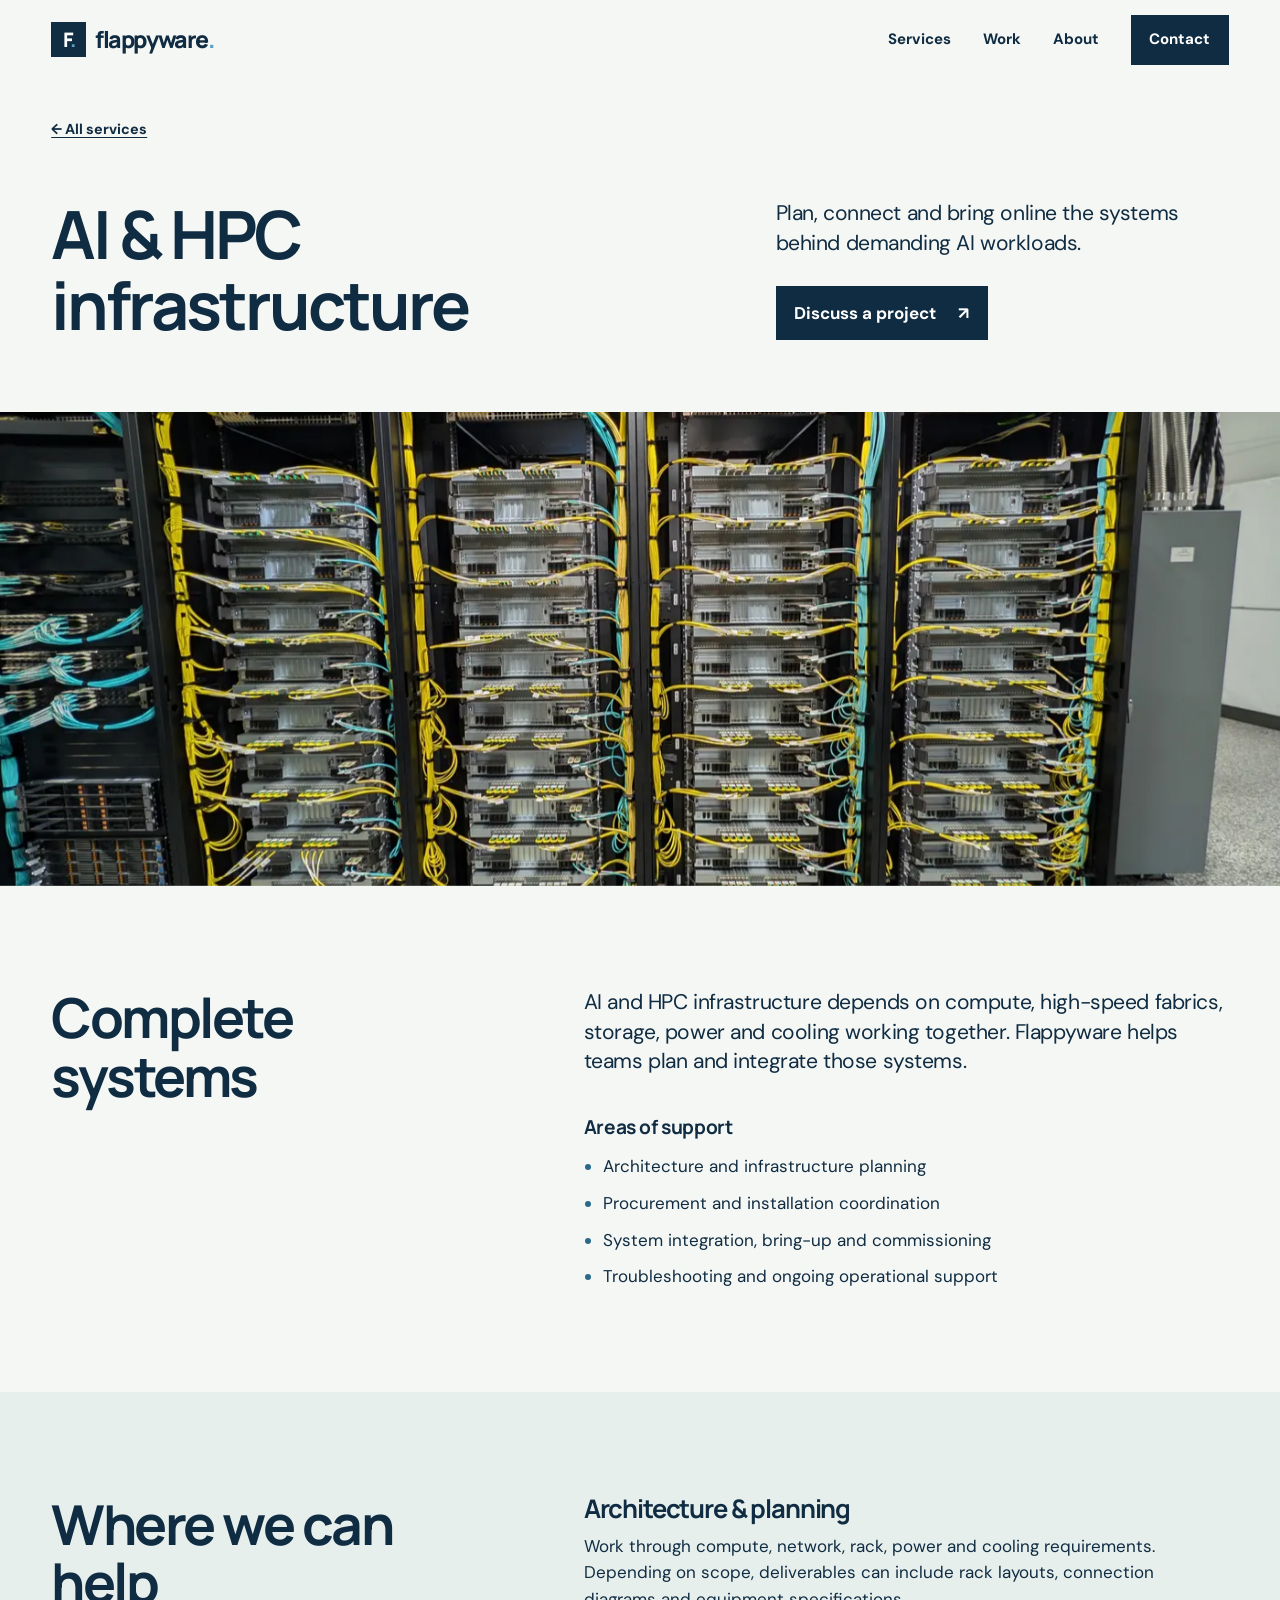
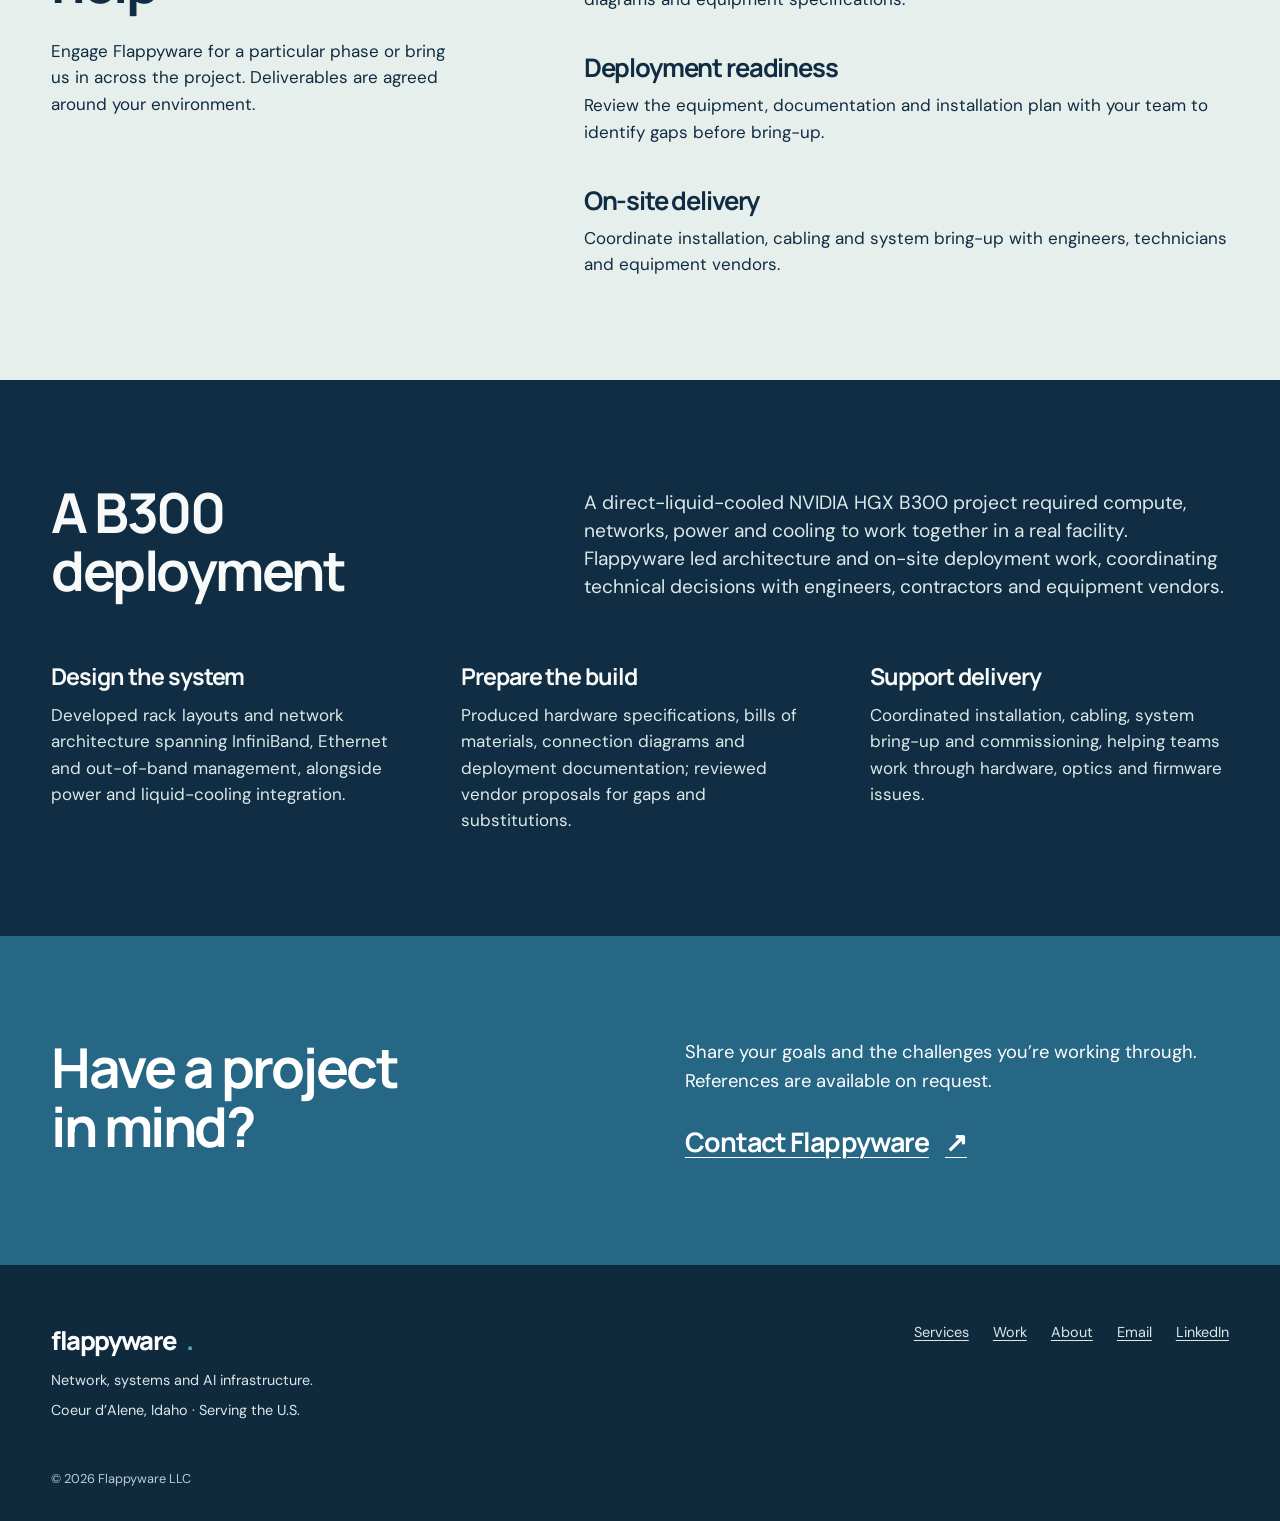
==== ai-infrastructure/index.html @ 29dc1172 "Clarify services and add contact inquiry form" ====
<!doctype html>
<html lang="en"><head><meta charset="utf-8"><meta name="viewport" content="width=device-width,initial-scale=1"><title>AI &amp; HPC Infrastructure and GPU Clusters | Flappyware</title><meta name="description" content="Plan and bring together the infrastructure behind AI workloads."><link rel="canonical" href="https://flappyware.com/ai-infrastructure/"><meta name="theme-color" content="#0b1220"><meta property="og:type" content="website"><meta property="og:title" content="AI infrastructure &amp; GPU clusters | Flappyware"><meta property="og:description" content="Plan and bring together the infrastructure behind AI workloads."><meta property="og:url" content="https://flappyware.com/ai-infrastructure/"><meta property="og:image" content="https://flappyware.com/og-image.png"><meta name="twitter:card" content="summary_large_image"><link rel="icon" href="/favicon.svg" type="image/svg+xml"><link rel="icon" href="/favicon.ico" sizes="any"><link rel="apple-touch-icon" href="/apple-touch-icon.png"><link rel="manifest" href="/site.webmanifest"><link rel="stylesheet" href="/styles.css?v=20261028j"><script type="application/ld+json">{"@context": "https://schema.org", "@type": "ProfessionalService", "name": "Flappyware LLC", "url": "https://flappyware.com/", "email": "brandon@flappyware.com", "sameAs": ["https://www.linkedin.com/company/flappyware"], "founder": {"@type": "Person", "name": "Brandon Jank", "sameAs": "https://www.linkedin.com/in/bjank/"}, "areaServed": "US", "address": {"@type": "PostalAddress", "postOfficeBoxNumber": "2974", "addressLocality": "Coeur d'Alene", "addressRegion": "ID", "postalCode": "83816", "addressCountry": "US"}}</script></head><body><a class="skip-link" href="#main">Skip to content</a>
    <header class="site-header"><div class="frame header-inner">
      <a class="brand" href="/" aria-label="Flappyware home"><span class="brand-mark" aria-hidden="true">F<span>.</span></span><span>flappyware<span class="brand-dot">.</span></span></a>
      <nav class="desktop-nav" aria-label="Primary"><a href="/#services">Services</a><a href="/#work">Work</a><a href="/#about">About</a><a class="nav-contact" href="/#contact">Contact</a></nav>
      <details class="mobile-menu"><summary>Menu</summary><nav aria-label="Mobile"><a href="/#services">Services</a><a href="/#work">Work</a><a href="/#about">About</a><a href="/#contact">Contact</a></nav></details>
    </div></header><main id="main"><section class="page-hero"><div class="frame"><a class="back-link" href="/#services">← All services</a><div class="page-hero-layout"><h1>AI &amp; HPC infrastructure</h1><div><p>Plan, connect and bring online the systems behind demanding AI workloads.</p><a class="action" href="/#contact">Discuss a project <span aria-hidden="true">↗</span></a></div></div></div><div class="page-photo"><img src="/deployment-ai.webp" width="1400" height="1054" alt="Compute racks and network cabling during a B300 infrastructure deployment" fetchpriority="high"></div></section><section class="detail-section"><div class="frame detail-layout"><h2>Complete systems</h2><div class="detail-copy"><p>AI and HPC infrastructure depends on compute, high-speed fabrics, storage, power and cooling working together. Flappyware helps teams plan and integrate those systems.</p><h3>Areas of support</h3><ul><li>Architecture and infrastructure planning</li><li>Procurement and installation coordination</li><li>System integration, bring-up and commissioning</li><li>Troubleshooting and ongoing operational support</li></ul></div></div></section><section class="examples"><div class="frame examples-layout"><div><h2>Where we can help</h2><p>Engage Flappyware for a particular phase or bring us in across the project. Deliverables are agreed around your environment.</p></div><div class="example-list"><article><h3>Architecture &amp; planning</h3><p>Work through compute, network, rack, power and cooling requirements. Depending on scope, deliverables can include rack layouts, connection diagrams and equipment specifications.</p></article><article><h3>Deployment readiness</h3><p>Review the equipment, documentation and installation plan with your team to identify gaps before bring-up.</p></article><article><h3>On-site delivery</h3><p>Coordinate installation, cabling and system bring-up with engineers, technicians and equipment vendors.</p></article></div></div></section><section id="b300-project" class="case-study"><div class="frame case-heading"><div><h2>A B300 deployment</h2></div><p>A direct-liquid-cooled NVIDIA HGX B300 project required compute, networks, power and cooling to work together in a real facility. Flappyware led architecture and on-site deployment work, coordinating technical decisions with engineers, contractors and equipment vendors.</p></div><div class="frame case-list"><article><h3>Design the system</h3><p>Developed rack layouts and network architecture spanning InfiniBand, Ethernet and out-of-band management, alongside power and liquid-cooling integration.</p></article><article><h3>Prepare the build</h3><p>Produced hardware specifications, bills of materials, connection diagrams and deployment documentation; reviewed vendor proposals for gaps and substitutions.</p></article><article><h3>Support delivery</h3><p>Coordinated installation, cabling, system bring-up and commissioning, helping teams work through hardware, optics and firmware issues.</p></article></div></section><section class="page-contact"><div class="frame contact-layout"><h2>Have a project<br>in mind?</h2><div><p>Share your goals and the challenges you’re working through. References are available on request.</p><a class="contact-email" href="/#contact">Contact Flappyware <span aria-hidden="true">↗</span></a></div></div></section></main><footer class="site-footer"><div class="frame footer-layout"><div><a class="footer-brand" href="/">flappyware<span>.</span></a><p>Network, systems and AI infrastructure.</p><p>Coeur d’Alene, Idaho · Serving the U.S.</p></div><nav aria-label="Footer"><a href="/#services">Services</a><a href="/#work">Work</a><a href="/#about">About</a><a href="mailto:brandon@flappyware.com">Email</a><a href="https://www.linkedin.com/company/flappyware">LinkedIn</a></nav></div><div class="frame footer-bottom">© <span id="year">2026</span> Flappyware LLC</div></footer><script>document.getElementById('year').textContent=new Date().getFullYear();</script><script src="/site.js?v=20261028j" defer></script></body></html>
---- styles.css ----
@import url('https://fonts.googleapis.com/css2?family=DM+Sans:wght@400;500;600;700&family=Manrope:wght@400;500;600;700;800&display=swap');

:root{--ink:#102c42;--deep:#102d43;--blue:#2a6989;--muted:#425b68;--paper:#f5f7f4;--mist:#e7efed;--gutter:clamp(20px,4vw,64px);font-family:'DM Sans',sans-serif;color:var(--ink);background:var(--paper);scroll-behavior:smooth}
*,*::before,*::after{box-sizing:border-box}
body{margin:0;font-size:17px;line-height:1.55}
img{display:block;max-width:100%}
a{color:inherit;text-decoration-thickness:1px;text-underline-offset:.18em}
a:focus-visible,summary:focus-visible{outline:3px solid #4c91b4;outline-offset:5px}
h1,h2,h3,p,figure{margin:0}
h1,h2,h3{font-family:Manrope,'DM Sans',sans-serif;letter-spacing:-.045em;line-height:1.07}
h1{font-size:clamp(3.3rem,6.1vw,6.6rem);font-weight:700}
h2{font-size:clamp(2.55rem,4.3vw,4.9rem);font-weight:700}
h3{font-size:clamp(1.35rem,2.1vw,2rem);font-weight:700}
p+p{margin-top:1.15em}
.frame{width:calc(100% - 2*var(--gutter));max-width:1650px;margin-inline:auto}
.skip-link{position:absolute;top:-100px;left:1rem;background:#fff;color:var(--ink);padding:.75rem;z-index:30}
.skip-link:focus{top:1rem}
.site-header{position:relative;background:var(--paper);z-index:10}
.header-inner{min-height:80px;display:flex;align-items:center;justify-content:space-between;gap:2rem}
.brand,.footer-brand{display:inline-flex;align-items:center;gap:.55rem;font-family:Manrope,sans-serif;font-weight:800;font-size:1.45rem;letter-spacing:-.06em;text-decoration:none}
.brand-mark{display:grid;place-items:center;width:35px;height:35px;background:var(--deep);color:#fff;font-size:1.25rem;letter-spacing:-.08em}
.brand-mark span,.brand-dot,.footer-brand span{color:#5aa2c3}
.brand-mark span{display:inline}
.brand-mark{display:block;text-align:center;line-height:35px}
.desktop-nav{display:flex;align-items:center;gap:clamp(1.2rem,2.5vw,2.7rem);font-size:.94rem;font-weight:700}
.desktop-nav a,.mobile-menu a{text-decoration:none}
.desktop-nav a:not(.nav-contact):hover,.mobile-menu a:hover{text-decoration:underline}
.nav-contact,.action{background:var(--ink);color:#fff;text-decoration:none;font-weight:700;display:inline-flex;align-items:center;justify-content:space-between;gap:3rem;padding:.85rem 1.15rem}
.nav-contact:hover,.action:hover{background:var(--blue)}
.action{gap:1.4rem;white-space:nowrap}
.mobile-menu{display:none;position:relative;font-weight:700}
.mobile-menu summary{cursor:pointer;list-style:none;padding:.6rem 0}
.mobile-menu summary::-webkit-details-marker{display:none}
.mobile-menu summary::after{content:' +';font-size:1.2rem}
.mobile-menu[open] summary::after{content:' −'}
.mobile-menu nav{position:absolute;right:0;top:100%;min-width:210px;background:var(--deep);color:white;padding:.65rem;display:grid;gap:.2rem}
.mobile-menu nav a{display:block;padding:.7rem .8rem}
.hero-media{height:clamp(300px,29vw,480px);overflow:hidden;background:#ccd6d6}
.hero-media img,.page-photo img{width:100%;height:100%;object-fit:cover;object-position:center 54%}
.hero-copy{display:grid;grid-template-columns:1.15fr .85fr;align-items:end;gap:clamp(2rem,7vw,8rem);padding-block:clamp(3.25rem,6vw,6rem) clamp(4rem,7vw,7rem)}
.hero-intro p,.section-lede,.lead,.page-hero-layout p{font-size:clamp(1.2rem,1.65vw,1.6rem);line-height:1.4;letter-spacing:-.02em}
.hero-intro .action,.page-hero-layout .action{margin-top:1.75rem}
.services-section{background:var(--mist);padding-block:clamp(4rem,7vw,7rem)}
.section-intro{display:grid;grid-template-columns:1fr .7fr;align-items:end;gap:4rem;padding-bottom:clamp(2.5rem,5vw,5rem)}
.section-lede{max-width:32rem;margin-top:1.4rem}
.service-image{max-width:570px;justify-self:end;width:100%}
.service-image img{width:100%;height:auto;aspect-ratio:16/9;object-fit:cover}
figcaption{font-size:.8rem;color:var(--muted);margin-top:.6rem}
.service-list{display:grid;gap:.35rem}
.service-row{display:grid;grid-template-columns:1fr 1.05fr auto;align-items:start;gap:2rem;padding:1.65rem 1.5rem;text-decoration:none;transition:background-color .18s ease}
.service-row:nth-child(odd){background:rgba(255,255,255,.46)}
.service-row:hover{background:#fff}
.service-row p{max-width:34rem;color:#304d5c}
.service-row>span{font-size:1.5rem;line-height:1}
.other-services{padding-top:2.2rem}
.other-services p{max-width:58rem;color:#385563}
.featured-work{background:var(--deep);color:#f7faf8;padding-top:clamp(4rem,7vw,7rem)}
.work-intro{display:grid;grid-template-columns:1fr 1fr;gap:4rem;padding-bottom:3rem;align-items:end}
.work-intro p{max-width:37rem;font-size:1.2rem;color:#d2e0e1}
.work-feature{display:grid;grid-template-columns:1.15fr .85fr;min-height:520px}
.work-photo{min-height:420px}
.work-photo img{width:100%;height:100%;object-fit:cover}
.work-copy{display:flex;flex-direction:column;align-items:start;justify-content:center;padding:clamp(2.5rem,6vw,7rem);background:#19435a}
.work-copy h3{font-size:clamp(2.4rem,4vw,4.5rem);max-width:12ch}
.work-copy p{max-width:36rem;margin-top:1.6rem;color:#e0ebeb;font-size:1.12rem}
.text-link{display:inline-flex;gap:1.4rem;align-items:center;font-weight:700;margin-top:1.8rem}
.text-link:hover{text-decoration-thickness:2px}
.approach{background:#dce9e7;padding-block:clamp(5rem,9vw,9rem)}
.approach-layout,.about-layout,.detail-layout,.examples-layout{display:grid;grid-template-columns:.8fr 1.2fr;gap:clamp(3rem,8vw,10rem);align-items:start}
.approach-layout>div,.about-copy,.detail-copy{max-width:50rem}
.approach-layout .lead,.about-copy .lead{margin-bottom:1.5rem}
.about{padding-block:clamp(5rem,9vw,9rem);background:var(--paper)}
.about-title h2{max-width:14ch}
.portrait{max-width:250px;margin-top:3rem}
.portrait img{width:100%;height:auto;aspect-ratio:4/5;object-fit:cover;object-position:center}
.portrait figcaption{font-weight:700;color:var(--ink);font-size:.9rem;line-height:1.4}
.portrait figcaption span{color:var(--muted);font-weight:400}
.about-copy p{max-width:50rem}
.contact,.page-contact{background:#266786;color:white;padding-block:clamp(4.5rem,8vw,8rem)}
.contact-layout{display:grid;grid-template-columns:1fr 1fr;gap:clamp(2rem,7vw,7rem);align-items:start}
.contact-layout p{max-width:32rem;font-size:1.15rem}
.contact-intro{margin-top:1.5rem}
.contact-email{display:inline-flex;gap:1rem;align-items:center;font-family:Manrope,sans-serif;font-size:clamp(1.15rem,2.1vw,2rem);font-weight:700;letter-spacing:-.035em;margin-top:1.6rem;overflow-wrap:anywhere}
.contact-location{margin-top:2.5rem;color:#deebef;font-size:.95rem!important}
.project-brief{background:#e4eeeb;color:var(--ink);padding:clamp(1.4rem,3vw,2.75rem)}
.project-brief h3{font-size:clamp(1.6rem,2.6vw,2.5rem)}
.project-brief>p{font-size:1rem;margin-top:.8rem}
.brief-fields{display:grid;gap:.5rem;margin-top:1.5rem}
.brief-fields label{font-weight:700;font-size:.95rem;margin-top:.5rem}
.brief-fields label span,.project-brief legend span{font-weight:400;color:var(--muted)}
.brief-fields input,.project-brief select{display:block;width:100%;min-height:46px;padding:.7rem .8rem;font:inherit;color:var(--ink);background:#fff;border:2px solid #a9c2c1;border-radius:0}
.project-brief fieldset{border:0;padding:0;margin:1.7rem 0 0;min-width:0}
.project-brief legend,.brief-message{font-weight:700;font-size:.95rem}
.brief-options{display:grid;grid-template-columns:1fr 1fr;gap:.5rem;margin-top:.8rem}
.brief-options label{display:flex;align-items:center;gap:.7rem;min-height:58px;padding:.75rem;background:#fff;cursor:pointer;line-height:1.3;font-size:.95rem;transition:background-color .18s ease}
.brief-options label:hover{background:#d3e3e0}
.brief-options input{width:20px;height:20px;flex:none;margin:0;accent-color:var(--blue)}
.brief-options label:has(input:checked){background:#c4dddc}
.brief-message{display:block;margin-top:1.5rem}
.brief-message span{font-weight:400;color:var(--muted)}
.project-brief textarea{display:block;width:100%;resize:vertical;min-height:90px;margin-top:.6rem;padding:.85rem;font:inherit;line-height:1.4;color:var(--ink);background:#fff;border:2px solid #a9c2c1;border-radius:0}
.project-brief select{margin-top:.6rem}
.project-brief textarea:focus-visible,.project-brief input:focus-visible,.project-brief select:focus-visible{outline:3px solid #2a6989;outline-offset:2px}
.contact-trap{position:absolute;left:-10000px;width:2px;height:2px;overflow:hidden}
.brief-action{display:inline-flex;align-items:center;justify-content:space-between;gap:2rem;margin-top:1rem;background:var(--ink);color:#fff;text-decoration:none;font:inherit;font-weight:700;padding:.85rem 1.1rem;border:0;cursor:pointer}
.brief-action:hover{background:var(--blue)}
.brief-action:disabled{opacity:.65;cursor:wait}
.project-brief .brief-note{font-size:.85rem;line-height:1.4;color:#385563;margin-top:.8rem}
.site-footer{background:#102a3d;color:#dbe7e9;padding-block:3.5rem 2rem}
.footer-layout{display:flex;justify-content:space-between;gap:3rem}
.footer-brand{color:#fff;font-size:1.6rem}
.footer-layout p{font-size:.9rem;margin-top:.5rem}
.footer-layout nav{display:flex;align-items:start;flex-wrap:wrap;gap:1.5rem;font-size:.9rem}
.footer-bottom{margin-top:3rem;font-size:.8rem;color:#bacdd3}
.page-hero{padding-top:2.2rem;background:var(--paper)}
.back-link{display:inline-block;font-size:.9rem;font-weight:700}
.page-hero-layout{display:grid;grid-template-columns:1fr .7fr;gap:clamp(2rem,6vw,7rem);align-items:end;padding-block:3.5rem 4.5rem}
.page-hero-layout h1{max-width:17ch;font-size:clamp(2.8rem,5.2vw,5.4rem)}
.page-hero-layout p{max-width:36rem}
.page-photo{height:clamp(300px,37vw,580px);background:#ccd6d6;overflow:hidden}
.detail-section{padding-block:clamp(5rem,8vw,8rem)}
.detail-layout h2,.examples-layout h2{max-width:12ch}
.detail-copy>p:first-child{font-size:clamp(1.2rem,1.65vw,1.6rem);line-height:1.4;letter-spacing:-.02em}
.detail-copy h3{margin-top:2.5rem;font-size:1.2rem;letter-spacing:-.02em}
.detail-copy ul{padding-left:1.2rem;margin:1rem 0 0;display:grid;gap:.65rem}
.detail-copy li::marker{color:var(--blue)}
.examples{background:var(--mist);padding-block:clamp(5rem,8vw,8rem)}
.examples-layout>div:first-child p{margin-top:1.6rem;max-width:25rem}
.example-list{display:grid;gap:2.6rem}
.example-list h3{font-size:1.6rem}
.example-list p{margin-top:.7rem;max-width:43rem}
.case-study{background:var(--deep);color:#f7faf8;padding-block:clamp(5rem,8vw,8rem);scroll-margin-top:1rem}
.case-heading{display:grid;grid-template-columns:.8fr 1.2fr;gap:clamp(3rem,8vw,10rem);align-items:end}
.case-heading>p{font-size:clamp(1.15rem,1.5vw,1.45rem);line-height:1.45;color:#dce9e9;max-width:45rem}
.case-list{display:grid;grid-template-columns:repeat(3,1fr);gap:clamp(2rem,4vw,5rem);padding-top:4rem}
.case-list h3{font-size:1.45rem}
.case-list p{margin-top:.8rem;color:#dce9e9}
@media(min-width:1101px){
 .services-section{display:grid;grid-template-columns:.85fr 1.15fr;gap:0 clamp(3rem,7vw,7rem);padding-inline:max(var(--gutter),calc((100vw - 1650px)/2))}
 .services-section>.frame{width:100%;margin:0}
 .section-intro{display:block;padding-bottom:0}
 .service-image{max-width:none;margin-top:2.5rem}
 .service-list{align-content:start;gap:0;background:#d8e6e3;padding:.7rem}
 .service-row{grid-template-columns:1fr auto;gap:.5rem 1rem;padding:1.3rem}
 .service-row:nth-child(odd){background:transparent}
 .service-row:hover,.service-row:nth-child(odd):hover{background:#f7faf8}
 .service-row h3{grid-column:1;grid-row:1}
 .service-row p{grid-column:1;grid-row:2}
 .service-row>span{grid-column:2;grid-row:1}
 .other-services{grid-column:1/-1}
}
@media(min-width:761px) and (max-width:1100px){
 .hero-copy{grid-template-columns:1.3fr .7fr;gap:2rem;align-items:center}
 .hero-copy h1{font-size:clamp(2.7rem,5.1vw,3.5rem)}
}
@media(max-width:760px){
 :root{--gutter:20px}
 body{font-size:16px}
 h1{font-size:clamp(2.45rem,9.2vw,4rem)}
 h2{font-size:clamp(2.35rem,8vw,3.4rem)}
 h3{font-size:1.35rem}
 .header-inner{min-height:68px}
 .brand{font-size:1.3rem}
 .desktop-nav{display:none}
 .mobile-menu{display:block}
 .hero{display:flex;flex-direction:column}
 .hero-copy{order:0;display:block;padding-block:2.8rem 3rem}
 .hero-intro{margin-top:1.4rem}
 .hero-intro p,.section-lede,.lead,.page-hero-layout p{font-size:1.17rem}
 .hero-media{order:1;height:270px}
 .hero-media img{object-position:center}
 .services-section{padding-block:4rem}
 .section-intro{display:block;padding-bottom:2.2rem}
 .service-image{margin-top:2rem;max-width:none}
 .service-row{grid-template-columns:1fr auto;gap:.6rem 1rem;padding:1.3rem 1rem}
 .service-row h3{grid-column:1;grid-row:1}
 .service-row p{grid-column:1;grid-row:2}
 .service-row>span{grid-column:2;grid-row:1}
 .work-intro,.work-feature,.approach-layout,.about-layout,.contact-layout,.page-hero-layout,.detail-layout,.examples-layout,.case-heading{grid-template-columns:1fr;gap:1.8rem}
 .work-intro{padding-bottom:2rem}
 .work-feature{min-height:0}
 .work-photo{height:280px;min-height:0}
 .work-copy{padding:2.5rem 20px 3rem}
 .work-copy h3{font-size:2.7rem}
 .approach,.about,.detail-section,.examples,.case-study{padding-block:4.5rem}
 .portrait{max-width:200px;margin-top:2rem}
 .about-title h2{max-width:12ch}
 .contact,.page-contact{padding-block:4rem}
 .project-brief{padding:1.4rem}
 .brief-options{grid-template-columns:1fr}
 .footer-layout{display:block}
 .footer-layout nav{margin-top:2rem;gap:1rem 1.5rem}
 .page-hero{padding-top:1.6rem}
 .page-hero-layout{padding-block:2.5rem 3rem}
 .page-hero-layout h1{font-size:clamp(2.15rem,8.4vw,3.2rem);max-width:none}
 .page-photo{height:270px}
 .detail-layout h2,.examples-layout h2{max-width:none}
 .case-list{grid-template-columns:1fr;gap:2rem;padding-top:2.5rem}
 .contact-email{font-size:1.15rem}
}
@media(max-width:350px){h1{font-size:1.95rem}.contact-email{font-size:1rem}.brand-mark{width:32px;height:32px;line-height:32px}}
@media(max-width:350px){.page-hero-layout h1{font-size:1.9rem}.service-row h3{font-size:1.2rem}}
@media(prefers-reduced-motion:no-preference){
 .arrive{animation:field-arrive .55s cubic-bezier(.2,.7,.2,1) both}
 .hero-media img.arrive,.work-photo img.arrive,.page-photo img.arrive{animation:field-image 1s cubic-bezier(.2,.7,.2,1) both}
 .service-row>span,.text-link span,.action span,.brief-action span{transition:transform .2s ease}
 .service-row:hover>span,.text-link:hover span,.action:hover span,.brief-action:hover span{transform:translate(3px,-3px)}
 @keyframes field-arrive{from{transform:translateY(12px)}to{transform:translateY(0)}}
 @keyframes field-image{from{transform:scale(1.035)}to{transform:scale(1)}}
}
@media(prefers-reduced-motion:reduce){:root{scroll-behavior:auto}.service-row,.brief-options label{transition:none}}
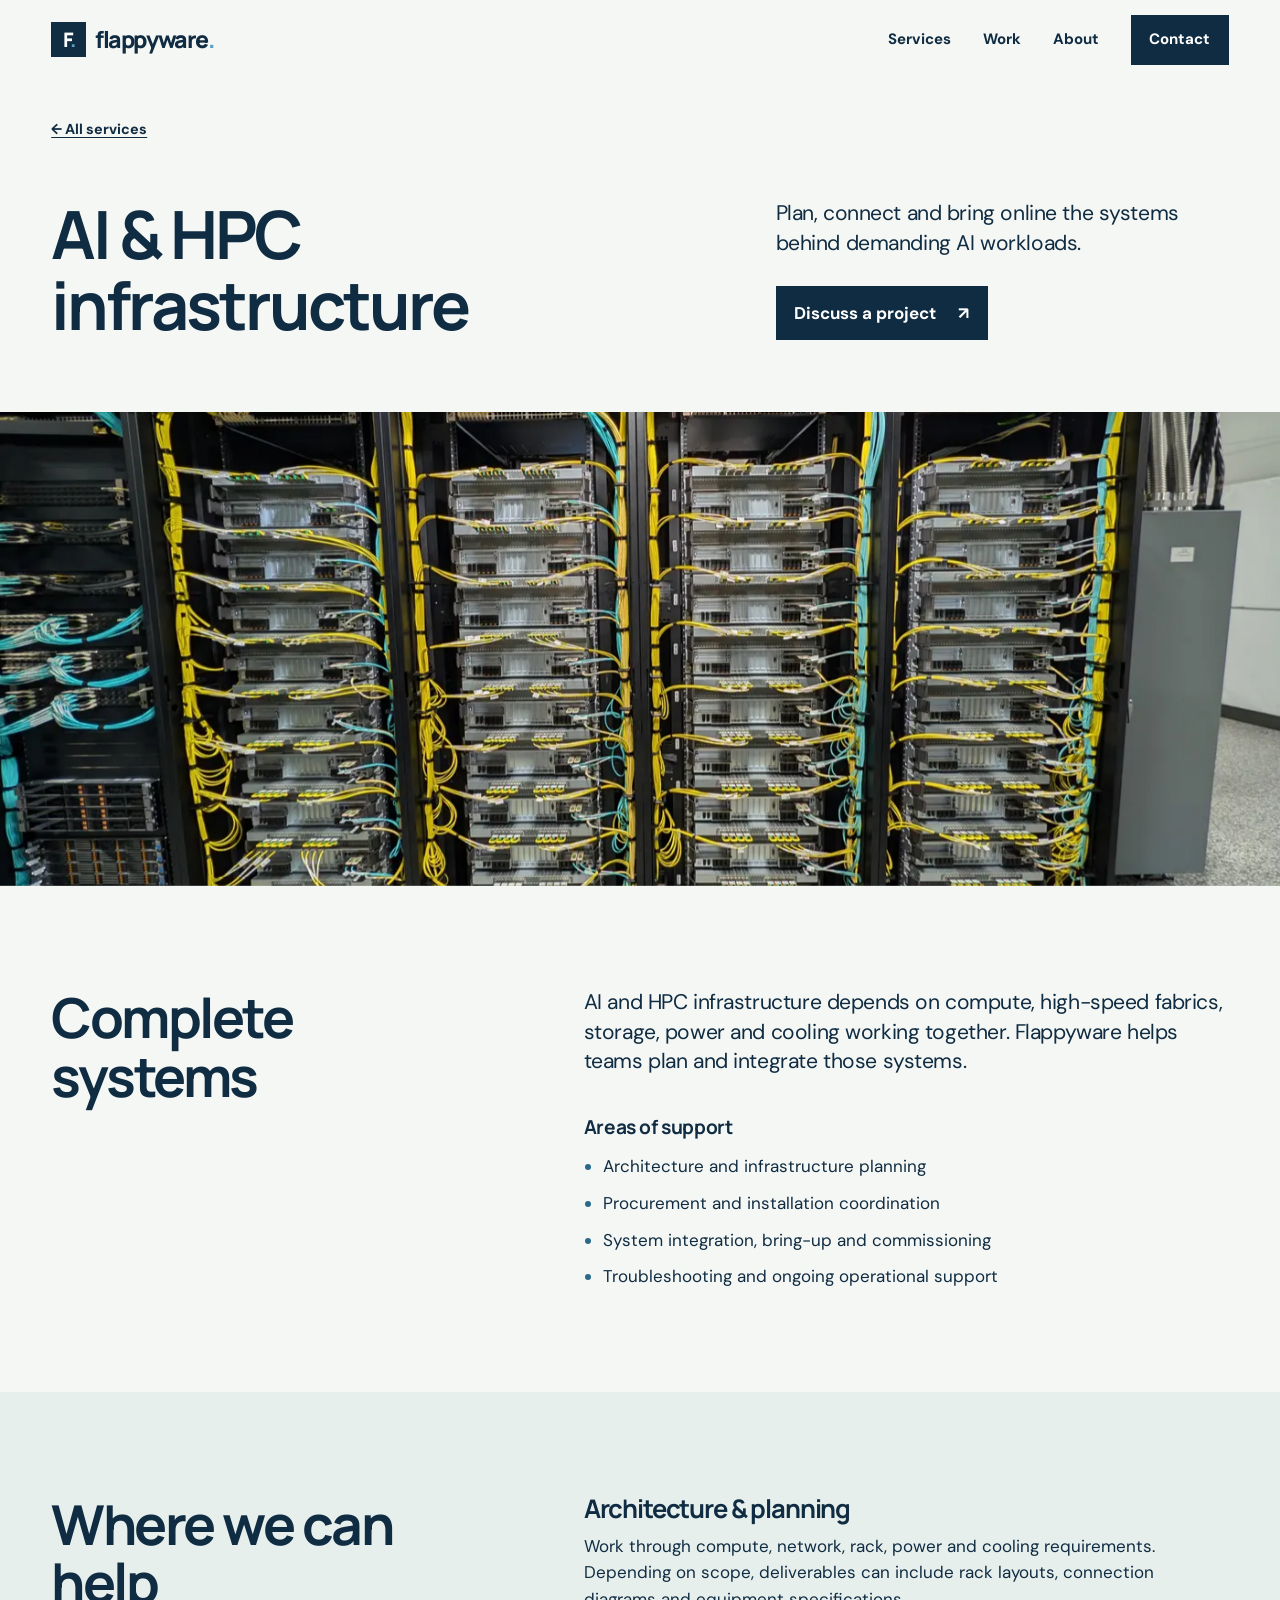
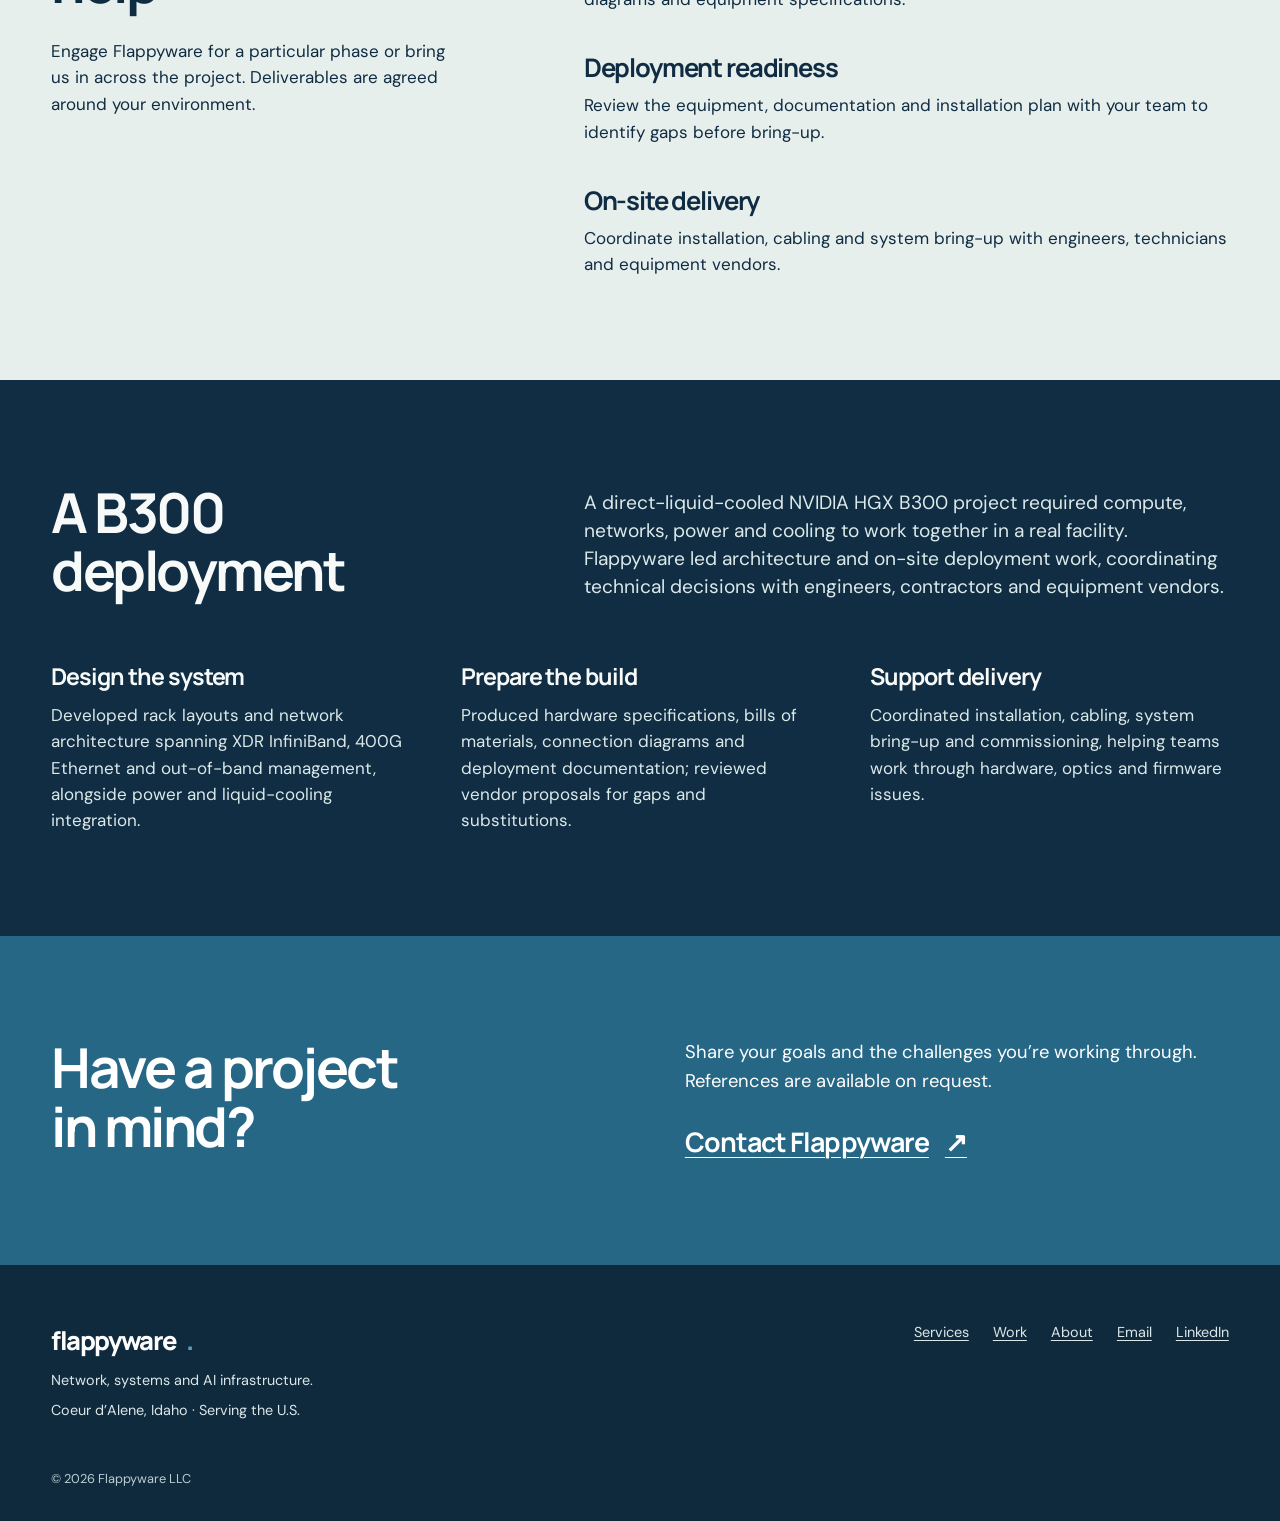
==== commit 34eedcdd: "Add grounded technical examples" ====
--- a/ai-infrastructure/index.html
+++ b/ai-infrastructure/index.html
@@ -4,5 +4,5 @@
       <a class="brand" href="/" aria-label="Flappyware home"><span class="brand-mark" aria-hidden="true">F<span>.</span></span><span>flappyware<span class="brand-dot">.</span></span></a>
       <nav class="desktop-nav" aria-label="Primary"><a href="/#services">Services</a><a href="/#work">Work</a><a href="/#about">About</a><a class="nav-contact" href="/#contact">Contact</a></nav>
       <details class="mobile-menu"><summary>Menu</summary><nav aria-label="Mobile"><a href="/#services">Services</a><a href="/#work">Work</a><a href="/#about">About</a><a href="/#contact">Contact</a></nav></details>
-    </div></header><main id="main"><section class="page-hero"><div class="frame"><a class="back-link" href="/#services">← All services</a><div class="page-hero-layout"><h1>AI &amp; HPC infrastructure</h1><div><p>Plan, connect and bring online the systems behind demanding AI workloads.</p><a class="action" href="/#contact">Discuss a project <span aria-hidden="true">↗</span></a></div></div></div><div class="page-photo"><img src="/deployment-ai.webp" width="1400" height="1054" alt="Compute racks and network cabling during a B300 infrastructure deployment" fetchpriority="high"></div></section><section class="detail-section"><div class="frame detail-layout"><h2>Complete systems</h2><div class="detail-copy"><p>AI and HPC infrastructure depends on compute, high-speed fabrics, storage, power and cooling working together. Flappyware helps teams plan and integrate those systems.</p><h3>Areas of support</h3><ul><li>Architecture and infrastructure planning</li><li>Procurement and installation coordination</li><li>System integration, bring-up and commissioning</li><li>Troubleshooting and ongoing operational support</li></ul></div></div></section><section class="examples"><div class="frame examples-layout"><div><h2>Where we can help</h2><p>Engage Flappyware for a particular phase or bring us in across the project. Deliverables are agreed around your environment.</p></div><div class="example-list"><article><h3>Architecture &amp; planning</h3><p>Work through compute, network, rack, power and cooling requirements. Depending on scope, deliverables can include rack layouts, connection diagrams and equipment specifications.</p></article><article><h3>Deployment readiness</h3><p>Review the equipment, documentation and installation plan with your team to identify gaps before bring-up.</p></article><article><h3>On-site delivery</h3><p>Coordinate installation, cabling and system bring-up with engineers, technicians and equipment vendors.</p></article></div></div></section><section id="b300-project" class="case-study"><div class="frame case-heading"><div><h2>A B300 deployment</h2></div><p>A direct-liquid-cooled NVIDIA HGX B300 project required compute, networks, power and cooling to work together in a real facility. Flappyware led architecture and on-site deployment work, coordinating technical decisions with engineers, contractors and equipment vendors.</p></div><div class="frame case-list"><article><h3>Design the system</h3><p>Developed rack layouts and network architecture spanning InfiniBand, Ethernet and out-of-band management, alongside power and liquid-cooling integration.</p></article><article><h3>Prepare the build</h3><p>Produced hardware specifications, bills of materials, connection diagrams and deployment documentation; reviewed vendor proposals for gaps and substitutions.</p></article><article><h3>Support delivery</h3><p>Coordinated installation, cabling, system bring-up and commissioning, helping teams work through hardware, optics and firmware issues.</p></article></div></section><section class="page-contact"><div class="frame contact-layout"><h2>Have a project<br>in mind?</h2><div><p>Share your goals and the challenges you’re working through. References are available on request.</p><a class="contact-email" href="/#contact">Contact Flappyware <span aria-hidden="true">↗</span></a></div></div></section></main><footer class="site-footer"><div class="frame footer-layout"><div><a class="footer-brand" href="/">flappyware<span>.</span></a><p>Network, systems and AI infrastructure.</p><p>Coeur d’Alene, Idaho · Serving the U.S.</p></div><nav aria-label="Footer"><a href="/#services">Services</a><a href="/#work">Work</a><a href="/#about">About</a><a href="mailto:brandon@flappyware.com">Email</a><a href="https://www.linkedin.com/company/flappyware">LinkedIn</a></nav></div><div class="frame footer-bottom">© <span id="year">2026</span> Flappyware LLC</div></footer><script>document.getElementById('year').textContent=new Date().getFullYear();</script><script src="/site.js?v=20261028j" defer></script></body></html>
+    </div></header><main id="main"><section class="page-hero"><div class="frame"><a class="back-link" href="/#services">← All services</a><div class="page-hero-layout"><h1>AI &amp; HPC infrastructure</h1><div><p>Plan, connect and bring online the systems behind demanding AI workloads.</p><a class="action" href="/#contact">Discuss a project <span aria-hidden="true">↗</span></a></div></div></div><div class="page-photo"><img src="/deployment-ai.webp" width="1400" height="1054" alt="Compute racks and network cabling during a B300 infrastructure deployment" fetchpriority="high"></div></section><section class="detail-section"><div class="frame detail-layout"><h2>Complete systems</h2><div class="detail-copy"><p>AI and HPC infrastructure depends on compute, high-speed fabrics, storage, power and cooling working together. Flappyware helps teams plan and integrate those systems.</p><h3>Areas of support</h3><ul><li>Architecture and infrastructure planning</li><li>Procurement and installation coordination</li><li>System integration, bring-up and commissioning</li><li>Troubleshooting and ongoing operational support</li></ul></div></div></section><section class="examples"><div class="frame examples-layout"><div><h2>Where we can help</h2><p>Engage Flappyware for a particular phase or bring us in across the project. Deliverables are agreed around your environment.</p></div><div class="example-list"><article><h3>Architecture &amp; planning</h3><p>Work through compute, network, rack, power and cooling requirements. Depending on scope, deliverables can include rack layouts, connection diagrams and equipment specifications.</p></article><article><h3>Deployment readiness</h3><p>Review the equipment, documentation and installation plan with your team to identify gaps before bring-up.</p></article><article><h3>On-site delivery</h3><p>Coordinate installation, cabling and system bring-up with engineers, technicians and equipment vendors.</p></article></div></div></section><section id="b300-project" class="case-study"><div class="frame case-heading"><div><h2>A B300 deployment</h2></div><p>A direct-liquid-cooled NVIDIA HGX B300 project required compute, networks, power and cooling to work together in a real facility. Flappyware led architecture and on-site deployment work, coordinating technical decisions with engineers, contractors and equipment vendors.</p></div><div class="frame case-list"><article><h3>Design the system</h3><p>Developed rack layouts and network architecture spanning XDR InfiniBand, 400G Ethernet and out-of-band management, alongside power and liquid-cooling integration.</p></article><article><h3>Prepare the build</h3><p>Produced hardware specifications, bills of materials, connection diagrams and deployment documentation; reviewed vendor proposals for gaps and substitutions.</p></article><article><h3>Support delivery</h3><p>Coordinated installation, cabling, system bring-up and commissioning, helping teams work through hardware, optics and firmware issues.</p></article></div></section><section class="page-contact"><div class="frame contact-layout"><h2>Have a project<br>in mind?</h2><div><p>Share your goals and the challenges you’re working through. References are available on request.</p><a class="contact-email" href="/#contact">Contact Flappyware <span aria-hidden="true">↗</span></a></div></div></section></main><footer class="site-footer"><div class="frame footer-layout"><div><a class="footer-brand" href="/">flappyware<span>.</span></a><p>Network, systems and AI infrastructure.</p><p>Coeur d’Alene, Idaho · Serving the U.S.</p></div><nav aria-label="Footer"><a href="/#services">Services</a><a href="/#work">Work</a><a href="/#about">About</a><a href="mailto:brandon@flappyware.com">Email</a><a href="https://www.linkedin.com/company/flappyware">LinkedIn</a></nav></div><div class="frame footer-bottom">© <span id="year">2026</span> Flappyware LLC</div></footer><script>document.getElementById('year').textContent=new Date().getFullYear();</script><script src="/site.js?v=20261028j" defer></script></body></html>
 
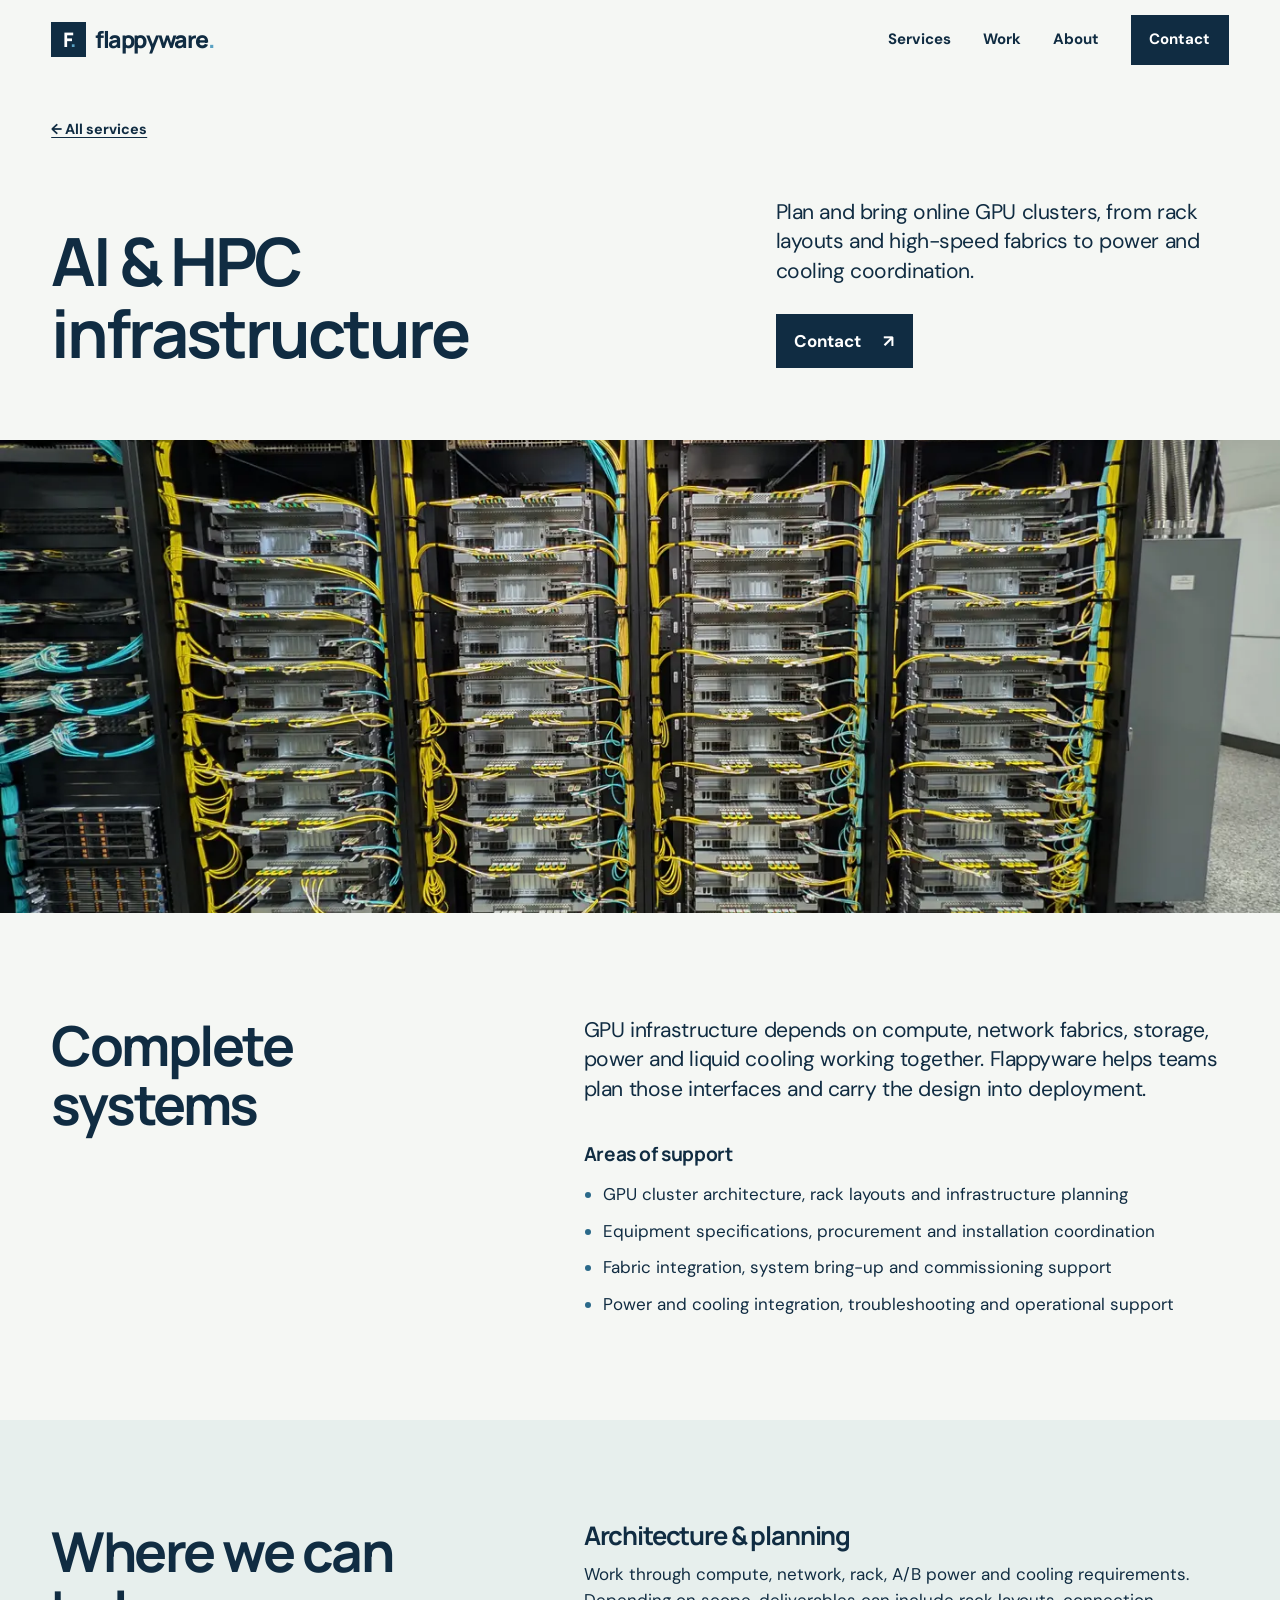
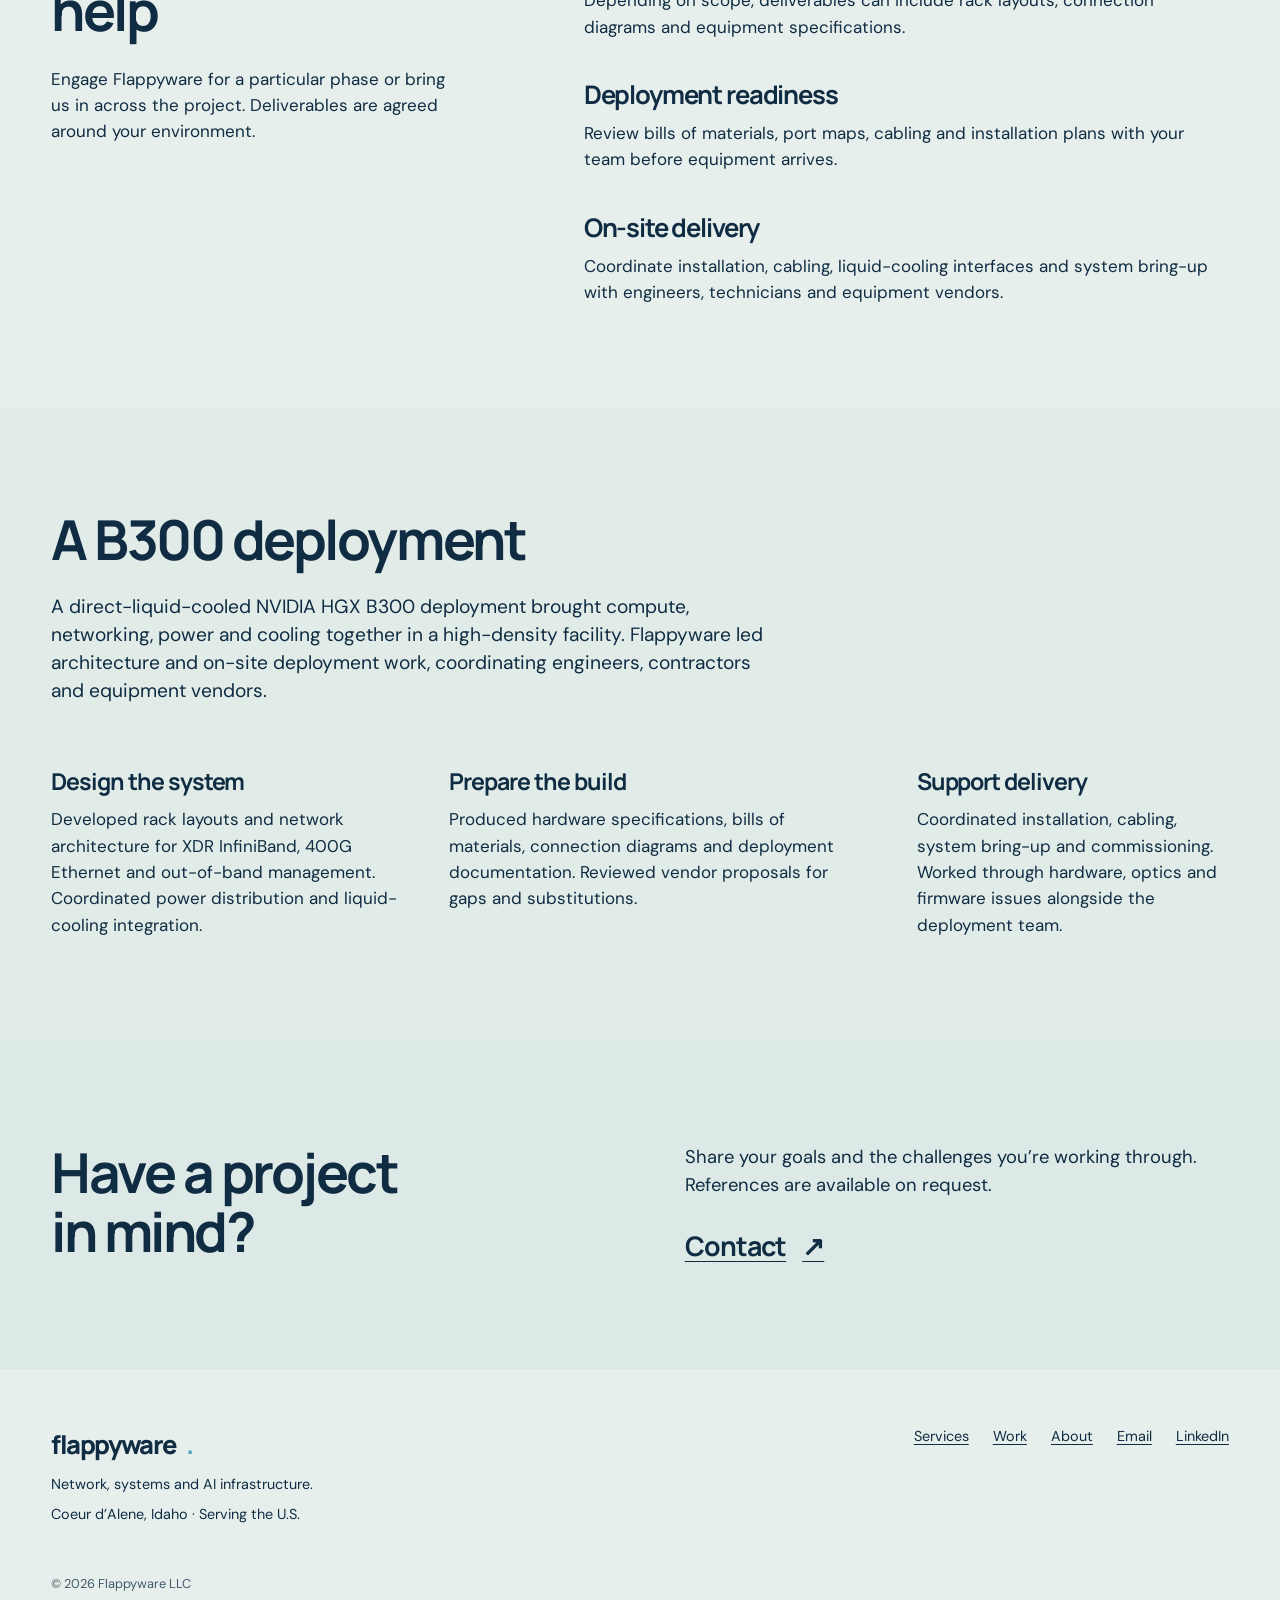
==== commit 6b19b6fa: "Prepare Flappyware website refresh" ====
--- a/ai-infrastructure/index.html
+++ b/ai-infrastructure/index.html
@@ -1,8 +1,7 @@
-<!doctype html>
-<html lang="en"><head><meta charset="utf-8"><meta name="viewport" content="width=device-width,initial-scale=1"><title>AI &amp; HPC Infrastructure and GPU Clusters | Flappyware</title><meta name="description" content="Plan and bring together the infrastructure behind AI workloads."><link rel="canonical" href="https://flappyware.com/ai-infrastructure/"><meta name="theme-color" content="#0b1220"><meta property="og:type" content="website"><meta property="og:title" content="AI infrastructure &amp; GPU clusters | Flappyware"><meta property="og:description" content="Plan and bring together the infrastructure behind AI workloads."><meta property="og:url" content="https://flappyware.com/ai-infrastructure/"><meta property="og:image" content="https://flappyware.com/og-image.png"><meta name="twitter:card" content="summary_large_image"><link rel="icon" href="/favicon.svg" type="image/svg+xml"><link rel="icon" href="/favicon.ico" sizes="any"><link rel="apple-touch-icon" href="/apple-touch-icon.png"><link rel="manifest" href="/site.webmanifest"><link rel="stylesheet" href="/styles.css?v=20261028j"><script type="application/ld+json">{"@context": "https://schema.org", "@type": "ProfessionalService", "name": "Flappyware LLC", "url": "https://flappyware.com/", "email": "brandon@flappyware.com", "sameAs": ["https://www.linkedin.com/company/flappyware"], "founder": {"@type": "Person", "name": "Brandon Jank", "sameAs": "https://www.linkedin.com/in/bjank/"}, "areaServed": "US", "address": {"@type": "PostalAddress", "postOfficeBoxNumber": "2974", "addressLocality": "Coeur d'Alene", "addressRegion": "ID", "postalCode": "83816", "addressCountry": "US"}}</script></head><body><a class="skip-link" href="#main">Skip to content</a>
-    <header class="site-header"><div class="frame header-inner">
-      <a class="brand" href="/" aria-label="Flappyware home"><span class="brand-mark" aria-hidden="true">F<span>.</span></span><span>flappyware<span class="brand-dot">.</span></span></a>
-      <nav class="desktop-nav" aria-label="Primary"><a href="/#services">Services</a><a href="/#work">Work</a><a href="/#about">About</a><a class="nav-contact" href="/#contact">Contact</a></nav>
-      <details class="mobile-menu"><summary>Menu</summary><nav aria-label="Mobile"><a href="/#services">Services</a><a href="/#work">Work</a><a href="/#about">About</a><a href="/#contact">Contact</a></nav></details>
-    </div></header><main id="main"><section class="page-hero"><div class="frame"><a class="back-link" href="/#services">← All services</a><div class="page-hero-layout"><h1>AI &amp; HPC infrastructure</h1><div><p>Plan, connect and bring online the systems behind demanding AI workloads.</p><a class="action" href="/#contact">Discuss a project <span aria-hidden="true">↗</span></a></div></div></div><div class="page-photo"><img src="/deployment-ai.webp" width="1400" height="1054" alt="Compute racks and network cabling during a B300 infrastructure deployment" fetchpriority="high"></div></section><section class="detail-section"><div class="frame detail-layout"><h2>Complete systems</h2><div class="detail-copy"><p>AI and HPC infrastructure depends on compute, high-speed fabrics, storage, power and cooling working together. Flappyware helps teams plan and integrate those systems.</p><h3>Areas of support</h3><ul><li>Architecture and infrastructure planning</li><li>Procurement and installation coordination</li><li>System integration, bring-up and commissioning</li><li>Troubleshooting and ongoing operational support</li></ul></div></div></section><section class="examples"><div class="frame examples-layout"><div><h2>Where we can help</h2><p>Engage Flappyware for a particular phase or bring us in across the project. Deliverables are agreed around your environment.</p></div><div class="example-list"><article><h3>Architecture &amp; planning</h3><p>Work through compute, network, rack, power and cooling requirements. Depending on scope, deliverables can include rack layouts, connection diagrams and equipment specifications.</p></article><article><h3>Deployment readiness</h3><p>Review the equipment, documentation and installation plan with your team to identify gaps before bring-up.</p></article><article><h3>On-site delivery</h3><p>Coordinate installation, cabling and system bring-up with engineers, technicians and equipment vendors.</p></article></div></div></section><section id="b300-project" class="case-study"><div class="frame case-heading"><div><h2>A B300 deployment</h2></div><p>A direct-liquid-cooled NVIDIA HGX B300 project required compute, networks, power and cooling to work together in a real facility. Flappyware led architecture and on-site deployment work, coordinating technical decisions with engineers, contractors and equipment vendors.</p></div><div class="frame case-list"><article><h3>Design the system</h3><p>Developed rack layouts and network architecture spanning XDR InfiniBand, 400G Ethernet and out-of-band management, alongside power and liquid-cooling integration.</p></article><article><h3>Prepare the build</h3><p>Produced hardware specifications, bills of materials, connection diagrams and deployment documentation; reviewed vendor proposals for gaps and substitutions.</p></article><article><h3>Support delivery</h3><p>Coordinated installation, cabling, system bring-up and commissioning, helping teams work through hardware, optics and firmware issues.</p></article></div></section><section class="page-contact"><div class="frame contact-layout"><h2>Have a project<br>in mind?</h2><div><p>Share your goals and the challenges you’re working through. References are available on request.</p><a class="contact-email" href="/#contact">Contact Flappyware <span aria-hidden="true">↗</span></a></div></div></section></main><footer class="site-footer"><div class="frame footer-layout"><div><a class="footer-brand" href="/">flappyware<span>.</span></a><p>Network, systems and AI infrastructure.</p><p>Coeur d’Alene, Idaho · Serving the U.S.</p></div><nav aria-label="Footer"><a href="/#services">Services</a><a href="/#work">Work</a><a href="/#about">About</a><a href="mailto:brandon@flappyware.com">Email</a><a href="https://www.linkedin.com/company/flappyware">LinkedIn</a></nav></div><div class="frame footer-bottom">© <span id="year">2026</span> Flappyware LLC</div></footer><script>document.getElementById('year').textContent=new Date().getFullYear();</script><script src="/site.js?v=20261028j" defer></script></body></html>
-
+<!doctype html>
+<html lang="en"><head><meta charset="utf-8"><meta name="viewport" content="width=device-width,initial-scale=1"><title>AI &amp; HPC Infrastructure and GPU Clusters | Flappyware</title><meta name="description" content="Plan and bring together the infrastructure behind AI workloads."><link rel="canonical" href="https://flappyware.com/ai-infrastructure/"><meta name="theme-color" content="#0b1220"><meta property="og:type" content="website"><meta property="og:title" content="AI infrastructure &amp; GPU clusters | Flappyware"><meta property="og:description" content="Plan and bring together the infrastructure behind AI workloads."><meta property="og:url" content="https://flappyware.com/ai-infrastructure/"><meta property="og:image" content="https://flappyware.com/og-image.png"><meta name="twitter:card" content="summary_large_image"><link rel="icon" href="/favicon.svg" type="image/svg+xml"><link rel="icon" href="/favicon.ico" sizes="any"><link rel="apple-touch-icon" href="/apple-touch-icon.png"><link rel="manifest" href="/site.webmanifest"><link rel="stylesheet" href="/styles.css?v=20261028j"><script type="application/ld+json">{"@context": "https://schema.org", "@type": "ProfessionalService", "name": "Flappyware LLC", "url": "https://flappyware.com/", "email": "brandon@flappyware.com", "sameAs": ["https://www.linkedin.com/company/flappyware"], "founder": {"@type": "Person", "name": "Brandon Jank", "sameAs": "https://www.linkedin.com/in/bjank/"}, "areaServed": "US", "address": {"@type": "PostalAddress", "postOfficeBoxNumber": "2974", "addressLocality": "Coeur d'Alene", "addressRegion": "ID", "postalCode": "83816", "addressCountry": "US"}}</script></head><body><a class="skip-link" href="#main">Skip to content</a>
+    <header class="site-header"><div class="frame header-inner">
+      <a class="brand" href="/" aria-label="Flappyware home"><span class="brand-mark" aria-hidden="true">F<span>.</span></span><span>flappyware<span class="brand-dot">.</span></span></a>
+      <nav class="desktop-nav" aria-label="Primary"><a href="/#services">Services</a><a href="/#work">Work</a><a href="/#about">About</a><a class="nav-contact" href="/#contact">Contact</a></nav>
+      <details class="mobile-menu"><summary>Menu</summary><nav aria-label="Mobile"><a href="/#services">Services</a><a href="/#work">Work</a><a href="/#about">About</a><a href="/#contact">Contact</a></nav></details>
+    </div></header><main id="main"><section class="page-hero"><div class="frame"><a class="back-link" href="/#services">← All services</a><div class="page-hero-layout"><h1>AI &amp; HPC infrastructure</h1><div><p>Plan and bring online GPU clusters, from rack layouts and high-speed fabrics to power and cooling coordination.</p><a class="action" href="/#contact">Contact <span aria-hidden="true">↗</span></a></div></div></div><div class="page-photo"><img src="/deployment-ai.webp" width="1400" height="1054" alt="Compute racks and network cabling during a B300 infrastructure deployment" fetchpriority="high"></div></section><section class="detail-section"><div class="frame detail-layout"><h2>Complete systems</h2><div class="detail-copy"><p>GPU infrastructure depends on compute, network fabrics, storage, power and liquid cooling working together. Flappyware helps teams plan those interfaces and carry the design into deployment.</p><h3>Areas of support</h3><ul><li>GPU cluster architecture, rack layouts and infrastructure planning</li><li>Equipment specifications, procurement and installation coordination</li><li>Fabric integration, system bring-up and commissioning support</li><li>Power and cooling integration, troubleshooting and operational support</li></ul></div></div></section><section class="examples"><div class="frame examples-layout"><div><h2>Where we can help</h2><p>Engage Flappyware for a particular phase or bring us in across the project. Deliverables are agreed around your environment.</p></div><div class="example-list"><article><h3>Architecture &amp; planning</h3><p>Work through compute, network, rack, A/B power and cooling requirements. Depending on scope, deliverables can include rack layouts, connection diagrams and equipment specifications.</p></article><article><h3>Deployment readiness</h3><p>Review bills of materials, port maps, cabling and installation plans with your team before equipment arrives.</p></article><article><h3>On-site delivery</h3><p>Coordinate installation, cabling, liquid-cooling interfaces and system bring-up with engineers, technicians and equipment vendors.</p></article></div></div></section><section id="b300-project" class="case-study"><div class="frame case-heading"><div><h2>A B300 deployment</h2></div><p>A direct-liquid-cooled NVIDIA HGX B300 deployment brought compute, networking, power and cooling together in a high-density facility. Flappyware led architecture and on-site deployment work, coordinating engineers, contractors and equipment vendors.</p></div><div class="frame case-list"><article><h3>Design the system</h3><p>Developed rack layouts and network architecture for XDR InfiniBand, 400G Ethernet and out-of-band management. Coordinated power distribution and liquid-cooling integration.</p></article><article><h3>Prepare the build</h3><p>Produced hardware specifications, bills of materials, connection diagrams and deployment documentation. Reviewed vendor proposals for gaps and substitutions.</p></article><article><h3>Support delivery</h3><p>Coordinated installation, cabling, system bring-up and commissioning. Worked through hardware, optics and firmware issues alongside the deployment team.</p></article></div></section><section class="page-contact"><div class="frame contact-layout"><h2>Have a project<br>in mind?</h2><div><p>Share your goals and the challenges you’re working through. References are available on request.</p><a class="contact-email" href="/#contact">Contact <span aria-hidden="true">↗</span></a></div></div></section></main><footer class="site-footer"><div class="frame footer-layout"><div><a class="footer-brand" href="/">flappyware<span>.</span></a><p>Network, systems and AI infrastructure.</p><p>Coeur d’Alene, Idaho · Serving the U.S.</p></div><nav aria-label="Footer"><a href="/#services">Services</a><a href="/#work">Work</a><a href="/#about">About</a><a href="mailto:brandon@flappyware.com">Email</a><a href="https://www.linkedin.com/company/flappyware">LinkedIn</a></nav></div><div class="frame footer-bottom">© <span id="year">2026</span> Flappyware LLC</div></footer><script>document.getElementById('year').textContent=new Date().getFullYear();</script><script src="/site.js?v=20261028j" defer></script></body></html>
--- a/styles.css
+++ b/styles.css
@@ -209,4 +209,50 @@
  @keyframes field-image{from{transform:scale(1.035)}to{transform:scale(1)}}
 }
 @media(prefers-reduced-motion:reduce){:root{scroll-behavior:auto}.service-row,.brief-options label{transition:none}}
-
+
+/* Preserve the documentary design while keeping the page in one light theme. */
+.hero-media{height:clamp(220px,25vh,340px)}
+.hero-copy{padding-block:clamp(2.4rem,4vw,4rem) clamp(3rem,5vw,5rem)}
+.section-intro h2{max-width:16ch}
+.featured-work,.case-study{background:#e1ece9;color:var(--ink)}
+.work-intro{display:block}
+.work-intro p{margin-top:1.15rem;color:var(--ink)}
+.work-copy{background:#d5e5e1;color:var(--ink)}
+.work-copy p,.case-heading>p,.case-list p{color:var(--ink)}
+.contact,.page-contact{background:#dce9e7;color:var(--ink)}
+.contact-location{color:var(--muted)}
+.site-footer{background:#e7efed;color:var(--ink)}
+.footer-brand{color:var(--ink)}
+.footer-bottom{color:var(--muted)}
+.case-heading{display:block}
+.case-heading>p{margin-top:1.5rem}
+.case-list{grid-template-columns:1fr 1.2fr .9fr}
+.project-brief input::placeholder,.project-brief textarea::placeholder{color:#506771;opacity:1}
+/* Motion communicates interactive feedback; content itself remains still. */
+.arrive,.hero-media img.arrive,.work-photo img.arrive,.page-photo img.arrive{animation:none}
+
+@media(max-width:760px){
+ .hero-media{height:270px}
+ .hero-copy{padding-block:2.8rem 3rem}
+ .case-list{grid-template-columns:1fr}
+}
+
+/* One consistent page theme is selected by the visitor's device preference. */
+@media(prefers-color-scheme:dark){
+ :root{--ink:#e4efef;--deep:#102d43;--muted:#b8cdd2;--paper:#102633;--mist:#193643;color-scheme:dark}
+ .site-header,.about,.page-hero,.detail-section{background:#102633;color:var(--ink)}
+ .services-section,.examples,.site-footer{background:#193643;color:var(--ink)}
+ .featured-work,.case-study,.contact,.page-contact,.approach{background:#1a3945;color:var(--ink)}
+ .work-copy,.project-brief{background:#254954;color:var(--ink)}
+ .service-list{background:#1c3d48}
+ .service-row:nth-child(odd){background:transparent}
+ .service-row:hover,.service-row:nth-child(odd):hover{background:#284c57}
+ .service-row p,.other-services p,.brief-note,.project-brief .brief-note{color:#cfdddd}
+ .work-intro p,.work-copy p,.case-heading>p,.case-list p{color:var(--ink)}
+ .footer-brand{color:var(--ink)}
+ .project-brief input,.project-brief textarea,.project-brief select,.brief-options label{background:#15333e;color:var(--ink);border-color:#87aab0}
+ .project-brief input::placeholder,.project-brief textarea::placeholder{color:#b8cdd2}
+ .brief-options label:hover,.brief-options label:has(input:checked){background:#315b64}
+ .nav-contact,.action,.brief-action{background:#d6e9e9;color:#102c42}
+ .nav-contact:hover,.action:hover,.brief-action:hover{background:#a8ced6;color:#102c42}
+}
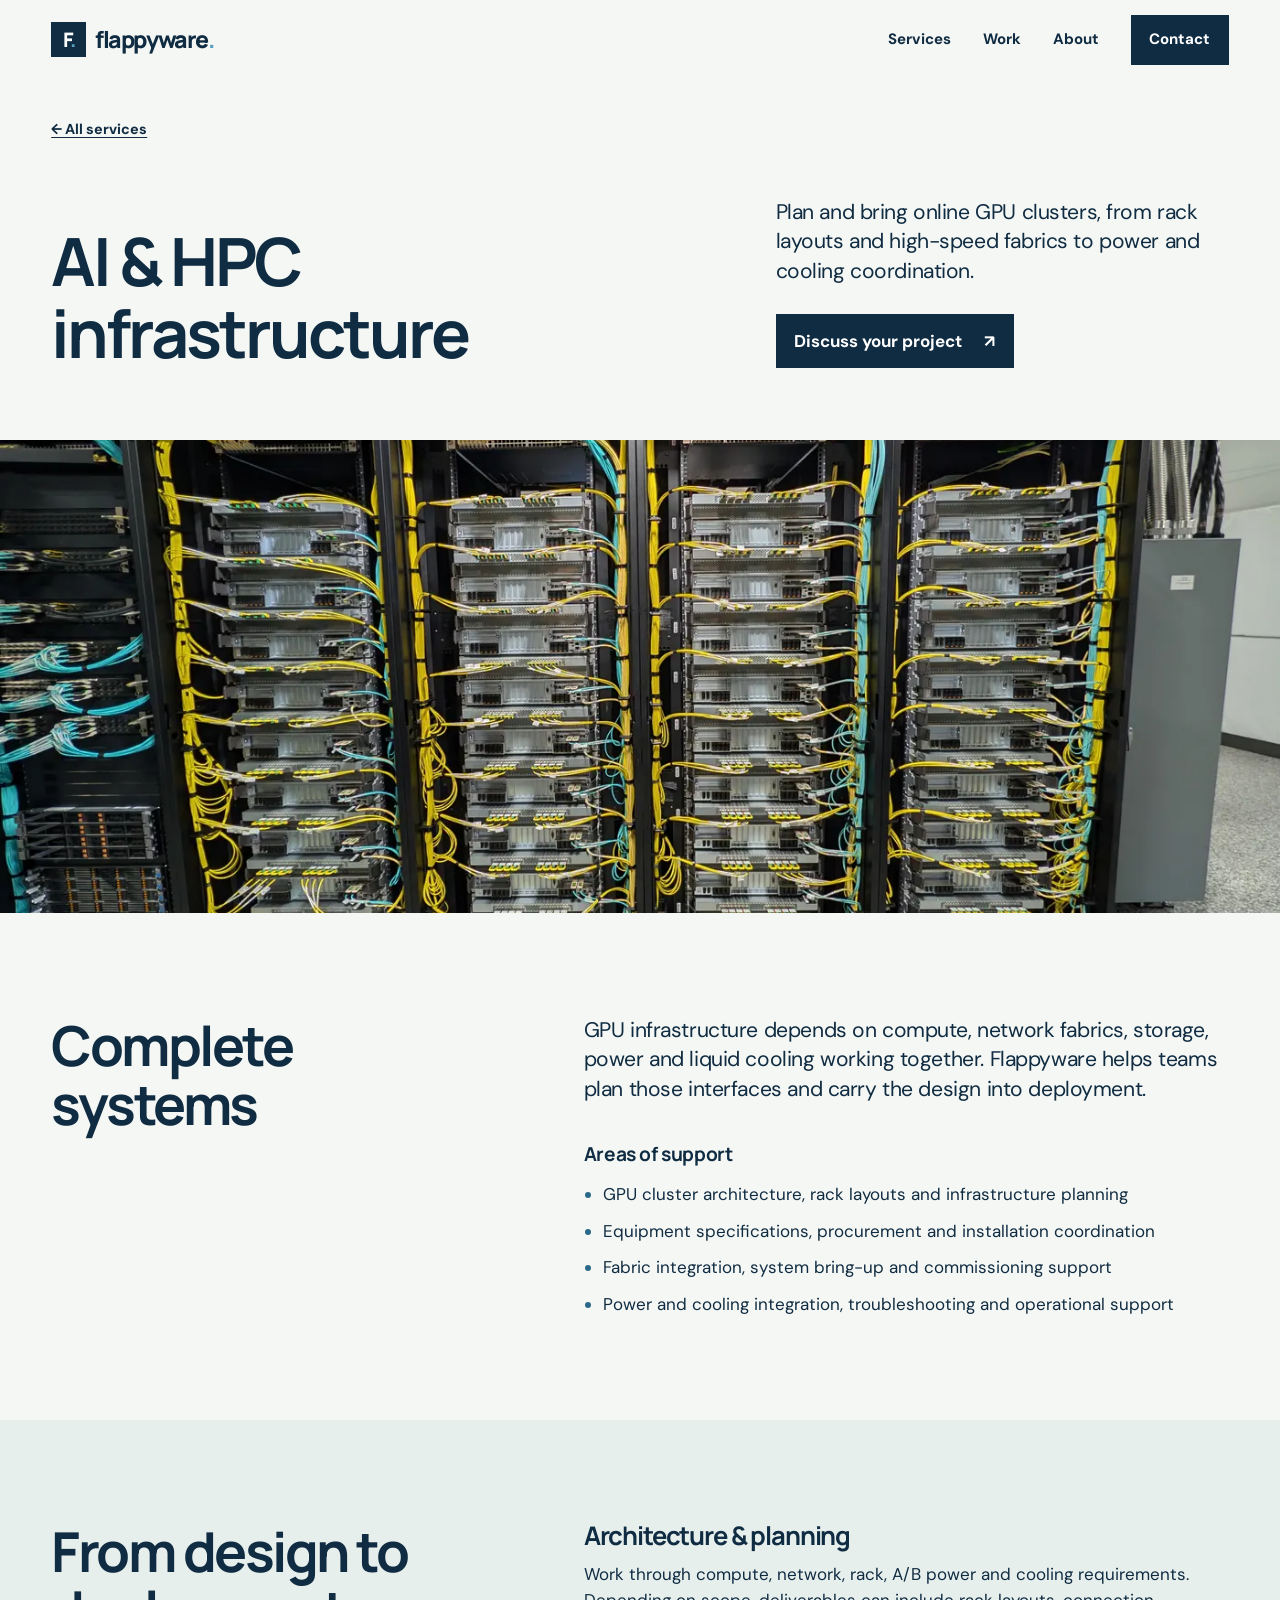
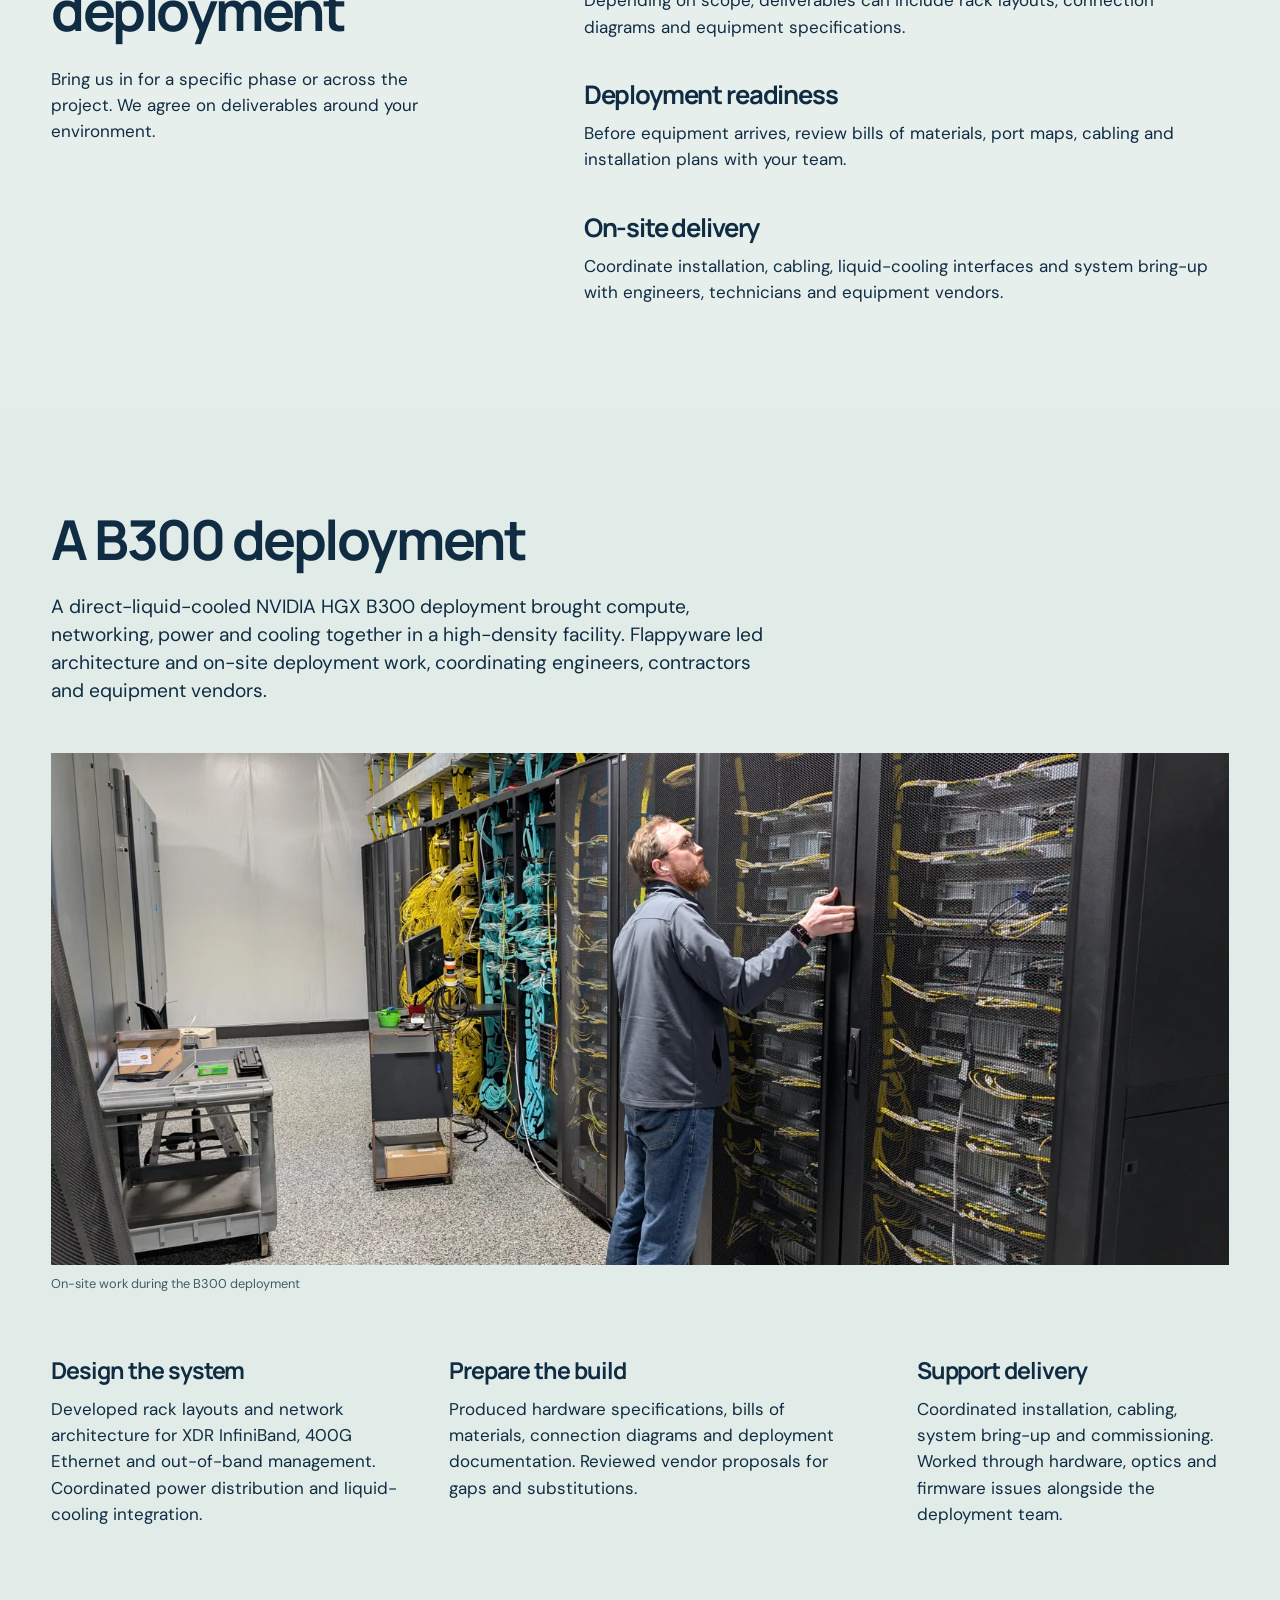
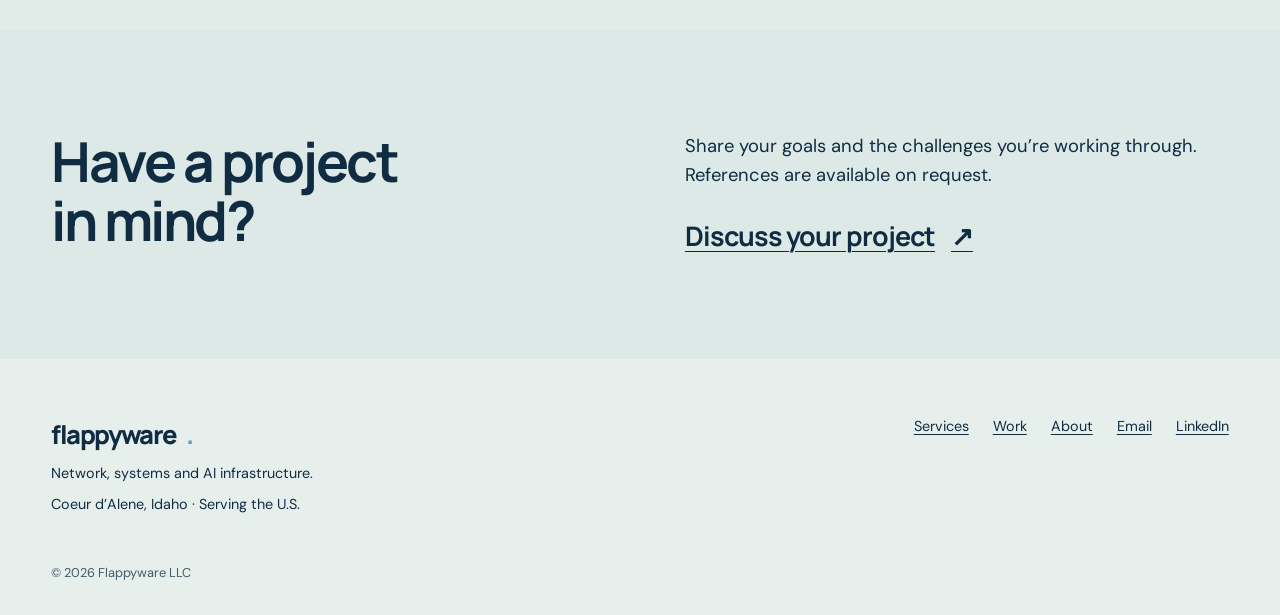
==== commit a6d533b8: "Refine services and show deployment work" ====
--- a/ai-infrastructure/index.html
+++ b/ai-infrastructure/index.html
@@ -1,7 +1,79 @@
 <!doctype html>
-<html lang="en"><head><meta charset="utf-8"><meta name="viewport" content="width=device-width,initial-scale=1"><title>AI &amp; HPC Infrastructure and GPU Clusters | Flappyware</title><meta name="description" content="Plan and bring together the infrastructure behind AI workloads."><link rel="canonical" href="https://flappyware.com/ai-infrastructure/"><meta name="theme-color" content="#0b1220"><meta property="og:type" content="website"><meta property="og:title" content="AI infrastructure &amp; GPU clusters | Flappyware"><meta property="og:description" content="Plan and bring together the infrastructure behind AI workloads."><meta property="og:url" content="https://flappyware.com/ai-infrastructure/"><meta property="og:image" content="https://flappyware.com/og-image.png"><meta name="twitter:card" content="summary_large_image"><link rel="icon" href="/favicon.svg" type="image/svg+xml"><link rel="icon" href="/favicon.ico" sizes="any"><link rel="apple-touch-icon" href="/apple-touch-icon.png"><link rel="manifest" href="/site.webmanifest"><link rel="stylesheet" href="/styles.css?v=20261028j"><script type="application/ld+json">{"@context": "https://schema.org", "@type": "ProfessionalService", "name": "Flappyware LLC", "url": "https://flappyware.com/", "email": "brandon@flappyware.com", "sameAs": ["https://www.linkedin.com/company/flappyware"], "founder": {"@type": "Person", "name": "Brandon Jank", "sameAs": "https://www.linkedin.com/in/bjank/"}, "areaServed": "US", "address": {"@type": "PostalAddress", "postOfficeBoxNumber": "2974", "addressLocality": "Coeur d'Alene", "addressRegion": "ID", "postalCode": "83816", "addressCountry": "US"}}</script></head><body><a class="skip-link" href="#main">Skip to content</a>
+<html lang="en"><head><meta charset="utf-8"><meta name="viewport" content="width=device-width,initial-scale=1"><title>AI &amp; HPC Infrastructure and GPU Clusters | Flappyware</title><meta name="description" content="Plan and bring together the infrastructure behind AI workloads."><link rel="canonical" href="https://flappyware.com/ai-infrastructure/"><meta name="theme-color" content="#0b1220"><meta property="og:type" content="website"><meta property="og:title" content="AI infrastructure &amp; GPU clusters | Flappyware"><meta property="og:description" content="Plan and bring together the infrastructure behind AI workloads."><meta property="og:url" content="https://flappyware.com/ai-infrastructure/"><meta property="og:image" content="https://flappyware.com/og-image.png"><meta name="twitter:card" content="summary_large_image"><link rel="icon" href="/favicon.svg" type="image/svg+xml"><link rel="icon" href="/favicon.ico" sizes="any"><link rel="apple-touch-icon" href="/apple-touch-icon.png"><link rel="manifest" href="/site.webmanifest"><link rel="stylesheet" href="/styles.css?v=20261028j"><script type="application/ld+json">{"@context": "https://schema.org", "@type": "ProfessionalService", "name": "Flappyware LLC", "url": "https://flappyware.com/", "email": "brandon@flappyware.com", "sameAs": ["https://www.linkedin.com/company/flappyware"], "founder": {"@type": "Person", "name": "Brandon Jank", "sameAs": "https://www.linkedin.com/in/bjank/"}, "areaServed": "US", "address": {"@type": "PostalAddress", "postOfficeBoxNumber": "2974", "addressLocality": "Coeur d'Alene", "addressRegion": "ID", "postalCode": "83816", "addressCountry": "US"}}</script><style data-cache-bridge>
+/* Preserve the documentary design while keeping the page in one light theme. */
+:root{--flappy-refresh-css:2}
+.hero-media{height:clamp(220px,25vh,340px)}
+.hero-copy{padding-block:clamp(2.4rem,4vw,4rem) clamp(3rem,5vw,5rem)}
+.section-intro h2{max-width:16ch}
+.featured-work,.case-study{background:#e1ece9;color:var(--ink)}
+.work-intro{display:block}
+.work-intro p{margin-top:1.15rem;color:var(--ink)}
+.work-copy{background:#d5e5e1;color:var(--ink)}
+.work-copy p,.case-heading>p,.case-list p{color:var(--ink)}
+.contact,.page-contact{background:#dce9e7;color:var(--ink)}
+.contact-location{color:var(--muted)}
+.site-footer{background:#e7efed;color:var(--ink)}
+.footer-brand{color:var(--ink)}
+.footer-bottom{color:var(--muted)}
+.case-heading{display:block}
+.case-heading>p{margin-top:1.5rem}
+.case-list{grid-template-columns:1fr 1.2fr .9fr}
+.examples + .detail-section .detail-layout{display:block}
+.examples + .detail-section .detail-copy{margin-top:1.5rem}
+.project-brief input::placeholder,.project-brief textarea::placeholder{color:#506771;opacity:1}
+/* Motion communicates interactive feedback; content itself remains still. */
+.arrive,.hero-media img.arrive,.work-photo img.arrive,.page-photo img.arrive{animation:none}
+
+@media(max-width:760px){
+ .hero-media{height:270px}
+ .hero-copy{padding-block:2.8rem 3rem}
+ .case-list{grid-template-columns:1fr}
+}
+
+/* One consistent page theme is selected by the visitor's device preference. */
+@media(prefers-color-scheme:dark){
+ :root{--ink:#e4efef;--deep:#102d43;--muted:#b8cdd2;--paper:#102633;--mist:#193643;color-scheme:dark}
+ .site-header,.about,.page-hero,.detail-section{background:#102633;color:var(--ink)}
+ .services-section,.examples,.site-footer{background:#193643;color:var(--ink)}
+ .featured-work,.case-study,.contact,.page-contact,.approach{background:#1a3945;color:var(--ink)}
+ .work-copy,.project-brief{background:#254954;color:var(--ink)}
+ .service-list{background:#1c3d48}
+ .service-row:nth-child(odd){background:transparent}
+ .service-row:hover,.service-row:nth-child(odd):hover{background:#284c57}
+ .service-row p,.other-services p,.brief-note,.project-brief .brief-note{color:#cfdddd}
+ .work-intro p,.work-copy p,.case-heading>p,.case-list p{color:var(--ink)}
+ .footer-brand{color:var(--ink)}
+ .project-brief input,.project-brief textarea,.project-brief select,.brief-options label{background:#15333e;color:var(--ink);border-color:#87aab0}
+ .project-brief input::placeholder,.project-brief textarea::placeholder{color:#b8cdd2}
+ .brief-options label:hover,.brief-options label:has(input:checked){background:#315b64}
+ .nav-contact,.action,.brief-action{background:#d6e9e9;color:#102c42}
+ .nav-contact:hover,.action:hover,.brief-action:hover{background:#a8ced6;color:#102c42}
+}
+
+/* Keep control boundaries and keyboard focus visible in both themes. */
+.brief-fields input,.project-brief textarea,.project-brief select{border-color:#607f80}
+a:focus-visible,summary:focus-visible{outline-color:#2a6989}
+@media(prefers-color-scheme:dark){
+ .brief-fields input,.project-brief textarea,.project-brief select{border-color:#87aab0}
+ a:focus-visible,summary:focus-visible,.project-brief textarea:focus-visible,.project-brief input:focus-visible,.project-brief select:focus-visible{outline-color:#b8dce5}
+}
+
+/* Let the service descriptions read as one useful index of work. */
+.section-intro h2{max-width:12ch}
+.service-list{background:transparent;gap:.35rem}
+.service-row,.service-row:nth-child(odd){background:transparent}
+.service-row:first-child,.service-row:first-child:nth-child(odd){background:#d4e6e1}
+.service-row:hover,.service-row:nth-child(odd):hover{background:#f7faf8}
+.case-photo{margin-top:3rem}
+.case-photo img{width:100%;height:clamp(320px,40vw,560px);object-fit:cover;object-position:center 48%}
+.case-photo figcaption{color:var(--muted)}
+@media(min-width:1101px){.service-list{padding:0}.service-row{padding:1.35rem 1.5rem}}
+@media(max-width:760px){.case-photo{margin-top:2rem}.case-photo img{height:290px;object-position:53% center}}
+@media(prefers-color-scheme:dark){.service-list{background:transparent}.service-row:first-child,.service-row:first-child:nth-child(odd){background:#254954}.service-row:hover,.service-row:nth-child(odd):hover{background:#284c57}}
+
+</style><script>try{var sheet=Array.from(document.styleSheets).find(function(s){return s.href&&new URL(s.href).pathname==='/styles.css'});if(sheet&&Array.from(sheet.cssRules).some(function(r){return r.style&&r.style.getPropertyValue('--flappy-refresh-css').trim()==='2'}))document.querySelector('style[data-cache-bridge]').remove()}catch(e){}</script></head><body><a class="skip-link" href="#main">Skip to content</a>
     <header class="site-header"><div class="frame header-inner">
       <a class="brand" href="/" aria-label="Flappyware home"><span class="brand-mark" aria-hidden="true">F<span>.</span></span><span>flappyware<span class="brand-dot">.</span></span></a>
       <nav class="desktop-nav" aria-label="Primary"><a href="/#services">Services</a><a href="/#work">Work</a><a href="/#about">About</a><a class="nav-contact" href="/#contact">Contact</a></nav>
       <details class="mobile-menu"><summary>Menu</summary><nav aria-label="Mobile"><a href="/#services">Services</a><a href="/#work">Work</a><a href="/#about">About</a><a href="/#contact">Contact</a></nav></details>
-    </div></header><main id="main"><section class="page-hero"><div class="frame"><a class="back-link" href="/#services">← All services</a><div class="page-hero-layout"><h1>AI &amp; HPC infrastructure</h1><div><p>Plan and bring online GPU clusters, from rack layouts and high-speed fabrics to power and cooling coordination.</p><a class="action" href="/#contact">Contact <span aria-hidden="true">↗</span></a></div></div></div><div class="page-photo"><img src="/deployment-ai.webp" width="1400" height="1054" alt="Compute racks and network cabling during a B300 infrastructure deployment" fetchpriority="high"></div></section><section class="detail-section"><div class="frame detail-layout"><h2>Complete systems</h2><div class="detail-copy"><p>GPU infrastructure depends on compute, network fabrics, storage, power and liquid cooling working together. Flappyware helps teams plan those interfaces and carry the design into deployment.</p><h3>Areas of support</h3><ul><li>GPU cluster architecture, rack layouts and infrastructure planning</li><li>Equipment specifications, procurement and installation coordination</li><li>Fabric integration, system bring-up and commissioning support</li><li>Power and cooling integration, troubleshooting and operational support</li></ul></div></div></section><section class="examples"><div class="frame examples-layout"><div><h2>Where we can help</h2><p>Engage Flappyware for a particular phase or bring us in across the project. Deliverables are agreed around your environment.</p></div><div class="example-list"><article><h3>Architecture &amp; planning</h3><p>Work through compute, network, rack, A/B power and cooling requirements. Depending on scope, deliverables can include rack layouts, connection diagrams and equipment specifications.</p></article><article><h3>Deployment readiness</h3><p>Review bills of materials, port maps, cabling and installation plans with your team before equipment arrives.</p></article><article><h3>On-site delivery</h3><p>Coordinate installation, cabling, liquid-cooling interfaces and system bring-up with engineers, technicians and equipment vendors.</p></article></div></div></section><section id="b300-project" class="case-study"><div class="frame case-heading"><div><h2>A B300 deployment</h2></div><p>A direct-liquid-cooled NVIDIA HGX B300 deployment brought compute, networking, power and cooling together in a high-density facility. Flappyware led architecture and on-site deployment work, coordinating engineers, contractors and equipment vendors.</p></div><div class="frame case-list"><article><h3>Design the system</h3><p>Developed rack layouts and network architecture for XDR InfiniBand, 400G Ethernet and out-of-band management. Coordinated power distribution and liquid-cooling integration.</p></article><article><h3>Prepare the build</h3><p>Produced hardware specifications, bills of materials, connection diagrams and deployment documentation. Reviewed vendor proposals for gaps and substitutions.</p></article><article><h3>Support delivery</h3><p>Coordinated installation, cabling, system bring-up and commissioning. Worked through hardware, optics and firmware issues alongside the deployment team.</p></article></div></section><section class="page-contact"><div class="frame contact-layout"><h2>Have a project<br>in mind?</h2><div><p>Share your goals and the challenges you’re working through. References are available on request.</p><a class="contact-email" href="/#contact">Contact <span aria-hidden="true">↗</span></a></div></div></section></main><footer class="site-footer"><div class="frame footer-layout"><div><a class="footer-brand" href="/">flappyware<span>.</span></a><p>Network, systems and AI infrastructure.</p><p>Coeur d’Alene, Idaho · Serving the U.S.</p></div><nav aria-label="Footer"><a href="/#services">Services</a><a href="/#work">Work</a><a href="/#about">About</a><a href="mailto:brandon@flappyware.com">Email</a><a href="https://www.linkedin.com/company/flappyware">LinkedIn</a></nav></div><div class="frame footer-bottom">© <span id="year">2026</span> Flappyware LLC</div></footer><script>document.getElementById('year').textContent=new Date().getFullYear();</script><script src="/site.js?v=20261028j" defer></script></body></html>
+    </div></header><main id="main"><section class="page-hero"><div class="frame"><a class="back-link" href="/#services">← All services</a><div class="page-hero-layout"><h1>AI &amp; HPC infrastructure</h1><div><p>Plan and bring online GPU clusters, from rack layouts and high-speed fabrics to power and cooling coordination.</p><a class="action" href="/#contact">Discuss your project <span aria-hidden="true">↗</span></a></div></div></div><div class="page-photo"><img src="/deployment-ai.webp" width="1400" height="1054" alt="Compute racks and network cabling during a B300 infrastructure deployment" fetchpriority="high"></div></section><section class="detail-section"><div class="frame detail-layout"><h2>Complete systems</h2><div class="detail-copy"><p>GPU infrastructure depends on compute, network fabrics, storage, power and liquid cooling working together. Flappyware helps teams plan those interfaces and carry the design into deployment.</p><h3>Areas of support</h3><ul><li>GPU cluster architecture, rack layouts and infrastructure planning</li><li>Equipment specifications, procurement and installation coordination</li><li>Fabric integration, system bring-up and commissioning support</li><li>Power and cooling integration, troubleshooting and operational support</li></ul></div></div></section><section class="examples"><div class="frame examples-layout"><div><h2>From design to deployment</h2><p>Bring us in for a specific phase or across the project. We agree on deliverables around your environment.</p></div><div class="example-list"><article><h3>Architecture &amp; planning</h3><p>Work through compute, network, rack, A/B power and cooling requirements. Depending on scope, deliverables can include rack layouts, connection diagrams and equipment specifications.</p></article><article><h3>Deployment readiness</h3><p>Before equipment arrives, review bills of materials, port maps, cabling and installation plans with your team.</p></article><article><h3>On-site delivery</h3><p>Coordinate installation, cabling, liquid-cooling interfaces and system bring-up with engineers, technicians and equipment vendors.</p></article></div></div></section><section id="b300-project" class="case-study"><div class="frame case-heading"><div><h2>A B300 deployment</h2></div><p>A direct-liquid-cooled NVIDIA HGX B300 deployment brought compute, networking, power and cooling together in a high-density facility. Flappyware led architecture and on-site deployment work, coordinating engineers, contractors and equipment vendors.</p></div><figure class="frame case-photo"><img src="/deployment-fieldwork.webp" width="1600" height="1205" alt="Team member working at compute racks during a B300 deployment" loading="lazy"><figcaption>On-site work during the B300 deployment</figcaption></figure><div class="frame case-list"><article><h3>Design the system</h3><p>Developed rack layouts and network architecture for XDR InfiniBand, 400G Ethernet and out-of-band management. Coordinated power distribution and liquid-cooling integration.</p></article><article><h3>Prepare the build</h3><p>Produced hardware specifications, bills of materials, connection diagrams and deployment documentation. Reviewed vendor proposals for gaps and substitutions.</p></article><article><h3>Support delivery</h3><p>Coordinated installation, cabling, system bring-up and commissioning. Worked through hardware, optics and firmware issues alongside the deployment team.</p></article></div></section><section class="page-contact"><div class="frame contact-layout"><h2>Have a project<br>in mind?</h2><div><p>Share your goals and the challenges you’re working through. References are available on request.</p><a class="contact-email" href="/#contact">Discuss your project <span aria-hidden="true">↗</span></a></div></div></section></main><footer class="site-footer"><div class="frame footer-layout"><div><a class="footer-brand" href="/">flappyware<span>.</span></a><p>Network, systems and AI infrastructure.</p><p>Coeur d’Alene, Idaho · Serving the U.S.</p></div><nav aria-label="Footer"><a href="/#services">Services</a><a href="/#work">Work</a><a href="/#about">About</a><a href="mailto:brandon@flappyware.com">Email</a><a href="https://www.linkedin.com/company/flappyware">LinkedIn</a></nav></div><div class="frame footer-bottom">© <span id="year">2026</span> Flappyware LLC</div></footer><script>document.getElementById('year').textContent=new Date().getFullYear();</script><script src="/site.js?v=20261028j" defer></script></body></html>
--- a/styles.css
+++ b/styles.css
@@ -211,6 +211,7 @@
 @media(prefers-reduced-motion:reduce){:root{scroll-behavior:auto}.service-row,.brief-options label{transition:none}}
 
 /* Preserve the documentary design while keeping the page in one light theme. */
+:root{--flappy-refresh-css:2}
 .hero-media{height:clamp(220px,25vh,340px)}
 .hero-copy{padding-block:clamp(2.4rem,4vw,4rem) clamp(3rem,5vw,5rem)}
 .section-intro h2{max-width:16ch}
@@ -227,6 +228,8 @@
 .case-heading{display:block}
 .case-heading>p{margin-top:1.5rem}
 .case-list{grid-template-columns:1fr 1.2fr .9fr}
+.examples + .detail-section .detail-layout{display:block}
+.examples + .detail-section .detail-copy{margin-top:1.5rem}
 .project-brief input::placeholder,.project-brief textarea::placeholder{color:#506771;opacity:1}
 /* Motion communicates interactive feedback; content itself remains still. */
 .arrive,.hero-media img.arrive,.work-photo img.arrive,.page-photo img.arrive{animation:none}
@@ -256,3 +259,24 @@
  .nav-contact,.action,.brief-action{background:#d6e9e9;color:#102c42}
  .nav-contact:hover,.action:hover,.brief-action:hover{background:#a8ced6;color:#102c42}
 }
+
+/* Keep control boundaries and keyboard focus visible in both themes. */
+.brief-fields input,.project-brief textarea,.project-brief select{border-color:#607f80}
+a:focus-visible,summary:focus-visible{outline-color:#2a6989}
+@media(prefers-color-scheme:dark){
+ .brief-fields input,.project-brief textarea,.project-brief select{border-color:#87aab0}
+ a:focus-visible,summary:focus-visible,.project-brief textarea:focus-visible,.project-brief input:focus-visible,.project-brief select:focus-visible{outline-color:#b8dce5}
+}
+
+/* Let the service descriptions read as one useful index of work. */
+.section-intro h2{max-width:12ch}
+.service-list{background:transparent;gap:.35rem}
+.service-row,.service-row:nth-child(odd){background:transparent}
+.service-row:first-child,.service-row:first-child:nth-child(odd){background:#d4e6e1}
+.service-row:hover,.service-row:nth-child(odd):hover{background:#f7faf8}
+.case-photo{margin-top:3rem}
+.case-photo img{width:100%;height:clamp(320px,40vw,560px);object-fit:cover;object-position:center 48%}
+.case-photo figcaption{color:var(--muted)}
+@media(min-width:1101px){.service-list{padding:0}.service-row{padding:1.35rem 1.5rem}}
+@media(max-width:760px){.case-photo{margin-top:2rem}.case-photo img{height:290px;object-position:53% center}}
+@media(prefers-color-scheme:dark){.service-list{background:transparent}.service-row:first-child,.service-row:first-child:nth-child(odd){background:#254954}.service-row:hover,.service-row:nth-child(odd):hover{background:#284c57}}
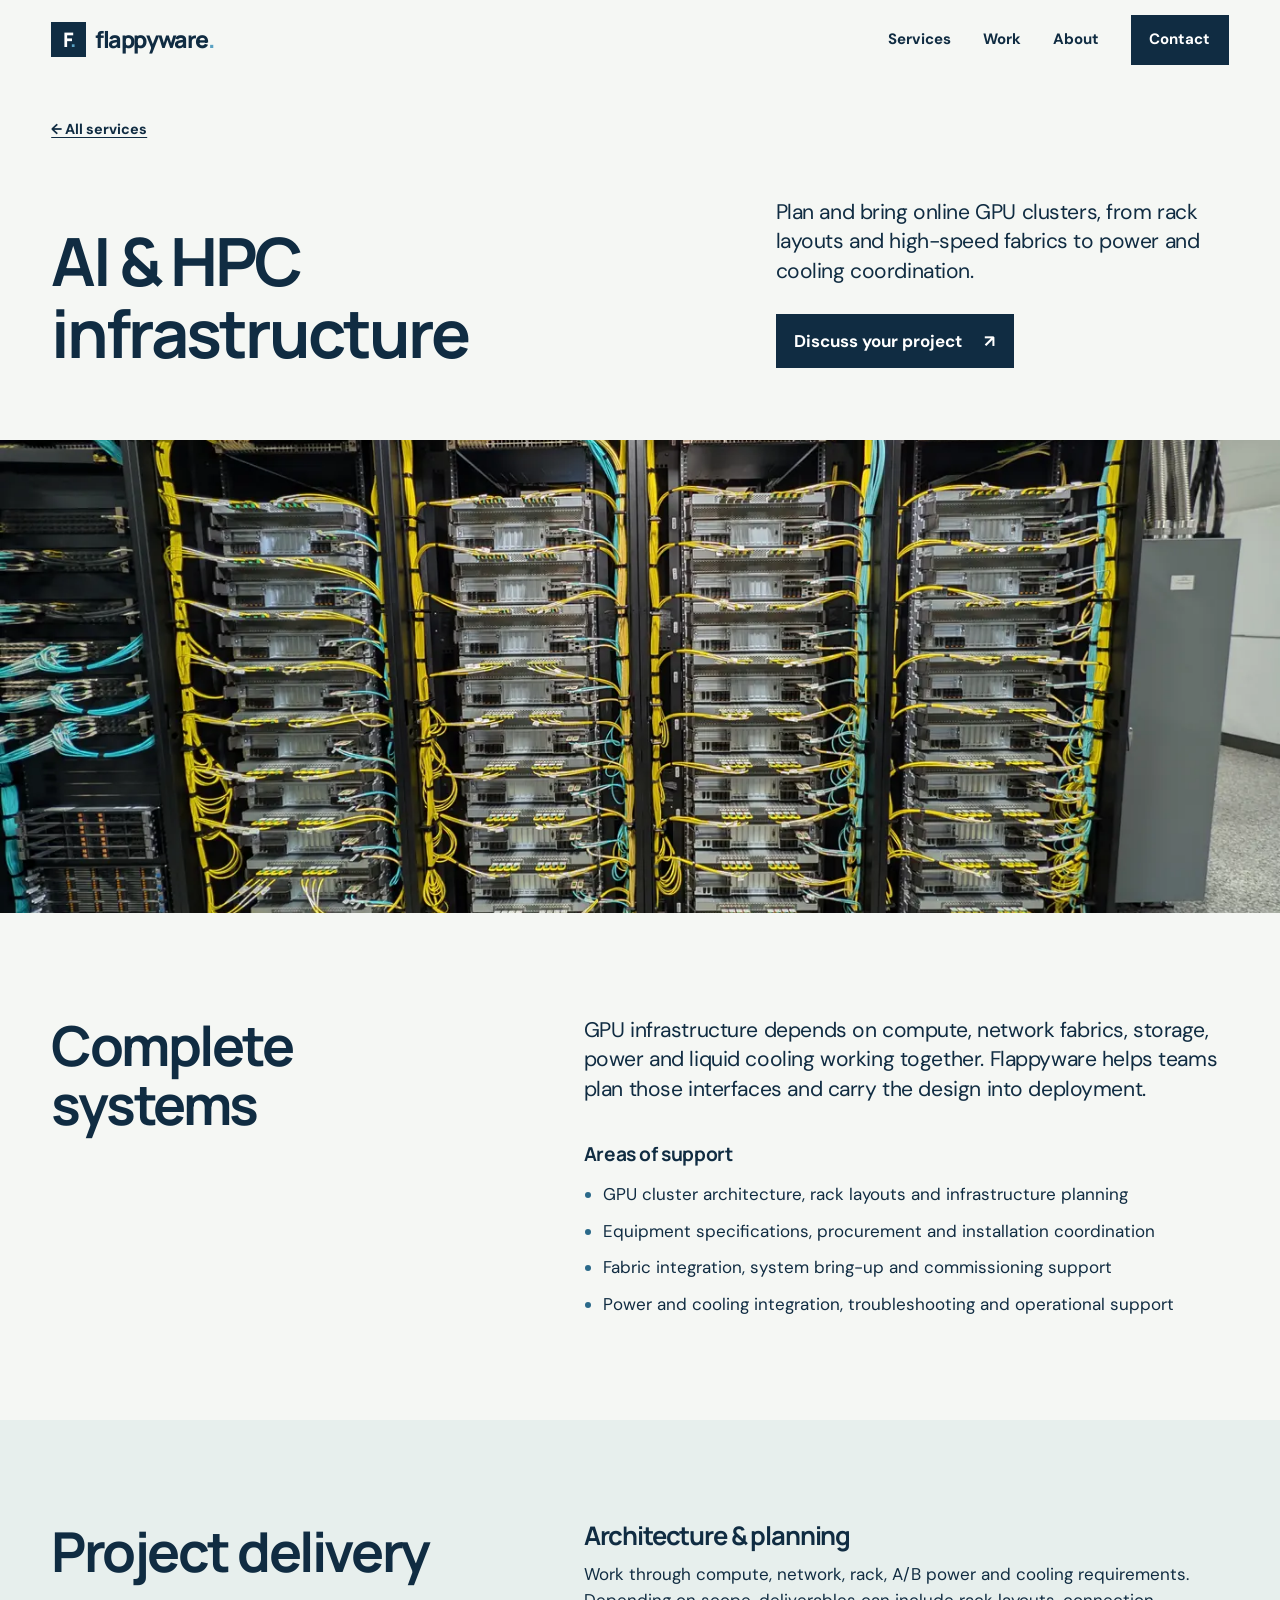
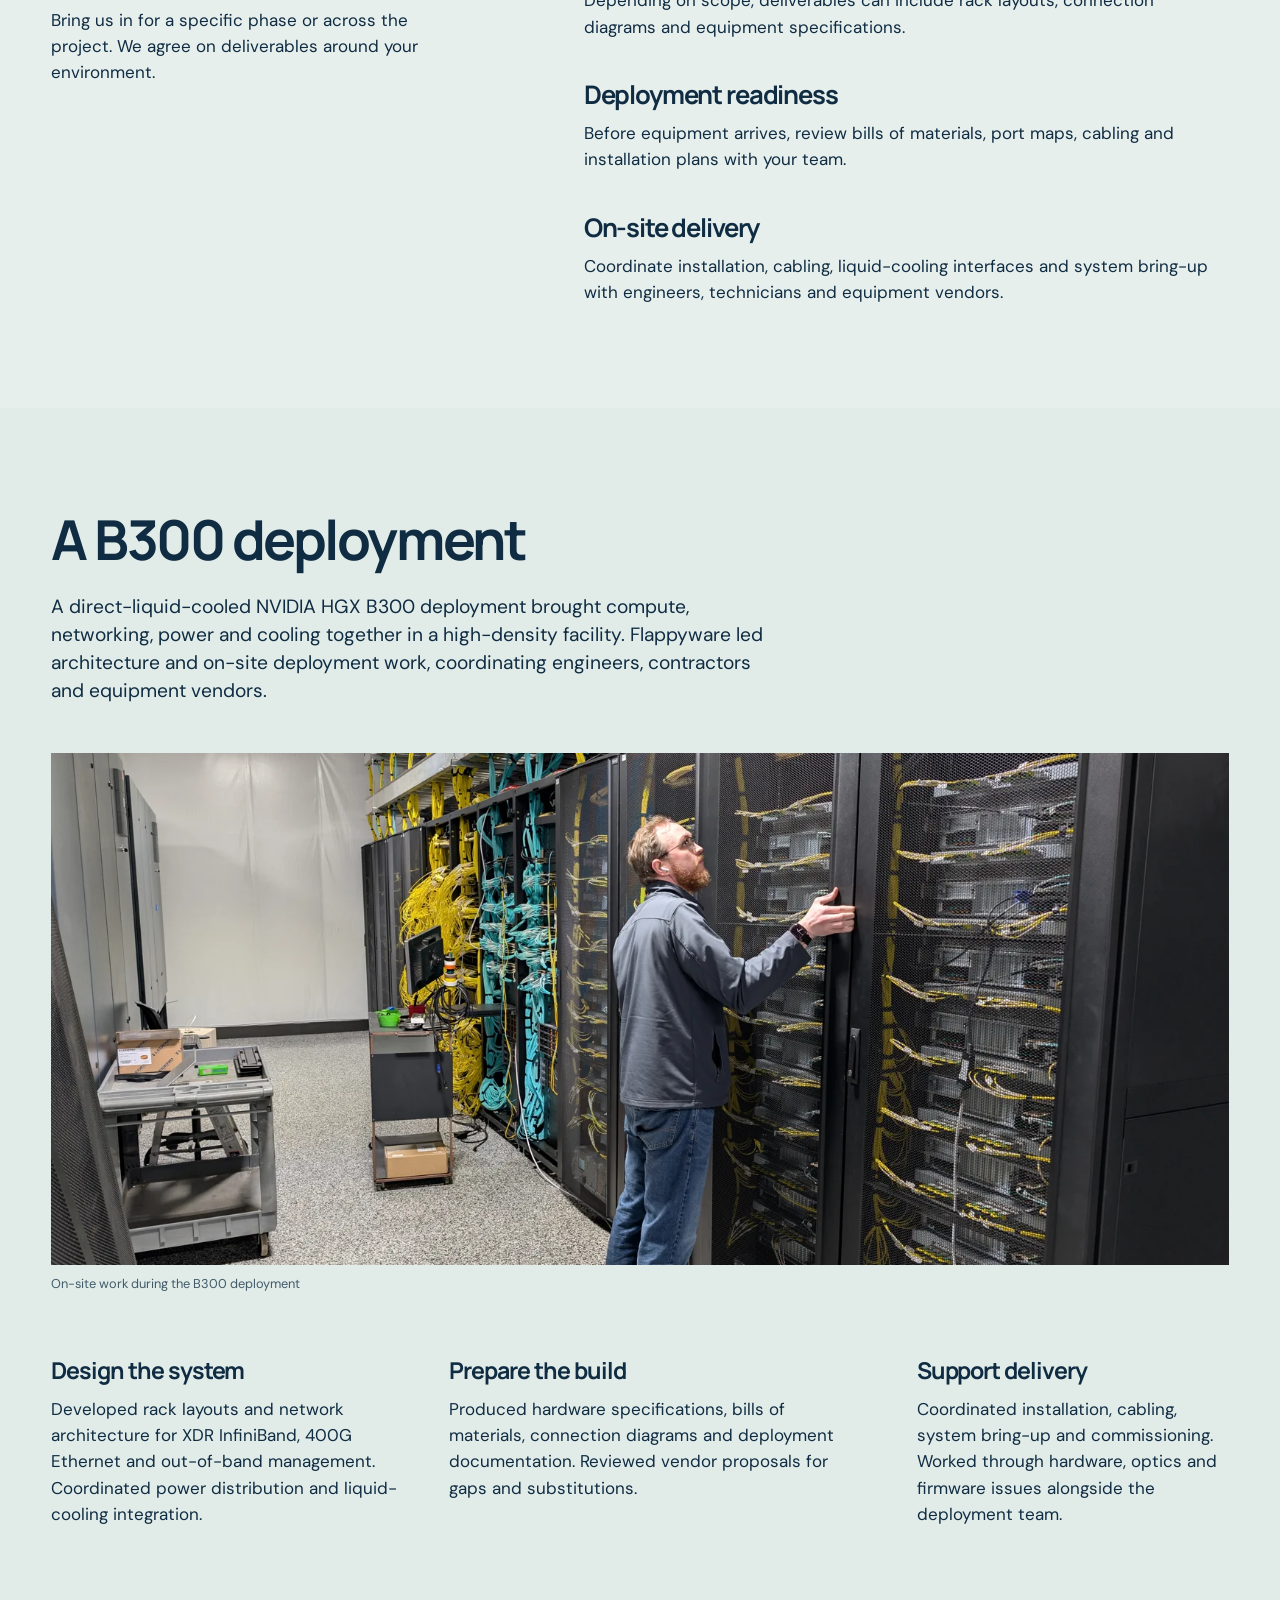
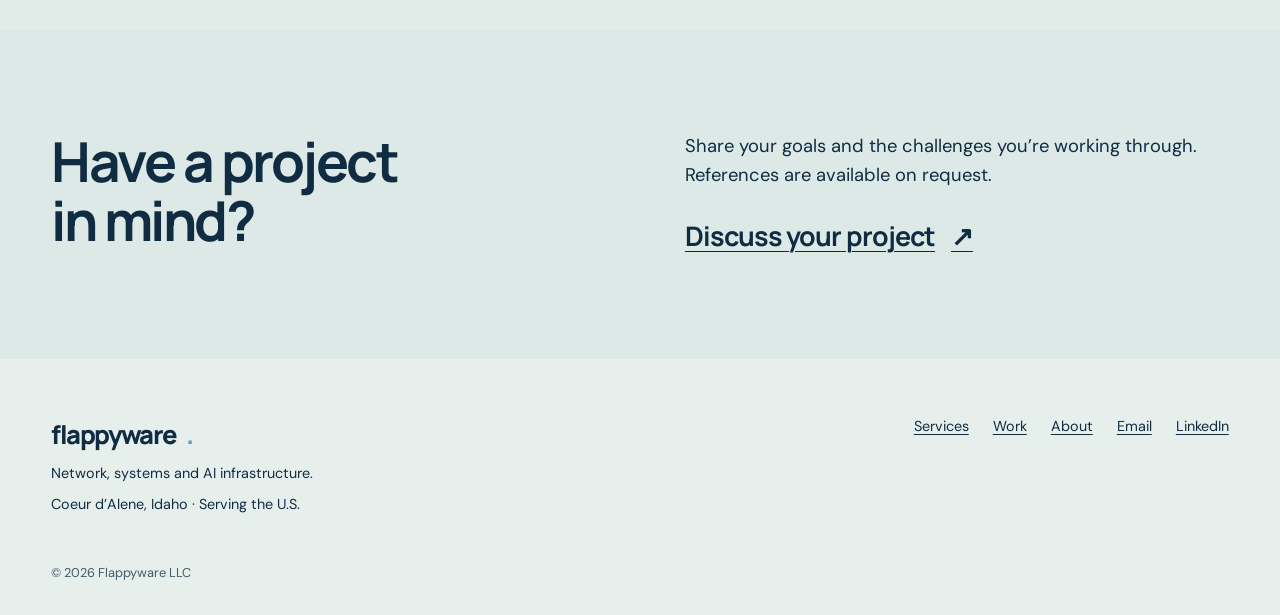
==== commit 61d14b2b: "Keep service headings readable at every width" ====
--- a/ai-infrastructure/index.html
+++ b/ai-infrastructure/index.html
@@ -76,4 +76,4 @@
       <a class="brand" href="/" aria-label="Flappyware home"><span class="brand-mark" aria-hidden="true">F<span>.</span></span><span>flappyware<span class="brand-dot">.</span></span></a>
       <nav class="desktop-nav" aria-label="Primary"><a href="/#services">Services</a><a href="/#work">Work</a><a href="/#about">About</a><a class="nav-contact" href="/#contact">Contact</a></nav>
       <details class="mobile-menu"><summary>Menu</summary><nav aria-label="Mobile"><a href="/#services">Services</a><a href="/#work">Work</a><a href="/#about">About</a><a href="/#contact">Contact</a></nav></details>
-    </div></header><main id="main"><section class="page-hero"><div class="frame"><a class="back-link" href="/#services">← All services</a><div class="page-hero-layout"><h1>AI &amp; HPC infrastructure</h1><div><p>Plan and bring online GPU clusters, from rack layouts and high-speed fabrics to power and cooling coordination.</p><a class="action" href="/#contact">Discuss your project <span aria-hidden="true">↗</span></a></div></div></div><div class="page-photo"><img src="/deployment-ai.webp" width="1400" height="1054" alt="Compute racks and network cabling during a B300 infrastructure deployment" fetchpriority="high"></div></section><section class="detail-section"><div class="frame detail-layout"><h2>Complete systems</h2><div class="detail-copy"><p>GPU infrastructure depends on compute, network fabrics, storage, power and liquid cooling working together. Flappyware helps teams plan those interfaces and carry the design into deployment.</p><h3>Areas of support</h3><ul><li>GPU cluster architecture, rack layouts and infrastructure planning</li><li>Equipment specifications, procurement and installation coordination</li><li>Fabric integration, system bring-up and commissioning support</li><li>Power and cooling integration, troubleshooting and operational support</li></ul></div></div></section><section class="examples"><div class="frame examples-layout"><div><h2>From design to deployment</h2><p>Bring us in for a specific phase or across the project. We agree on deliverables around your environment.</p></div><div class="example-list"><article><h3>Architecture &amp; planning</h3><p>Work through compute, network, rack, A/B power and cooling requirements. Depending on scope, deliverables can include rack layouts, connection diagrams and equipment specifications.</p></article><article><h3>Deployment readiness</h3><p>Before equipment arrives, review bills of materials, port maps, cabling and installation plans with your team.</p></article><article><h3>On-site delivery</h3><p>Coordinate installation, cabling, liquid-cooling interfaces and system bring-up with engineers, technicians and equipment vendors.</p></article></div></div></section><section id="b300-project" class="case-study"><div class="frame case-heading"><div><h2>A B300 deployment</h2></div><p>A direct-liquid-cooled NVIDIA HGX B300 deployment brought compute, networking, power and cooling together in a high-density facility. Flappyware led architecture and on-site deployment work, coordinating engineers, contractors and equipment vendors.</p></div><figure class="frame case-photo"><img src="/deployment-fieldwork.webp" width="1600" height="1205" alt="Team member working at compute racks during a B300 deployment" loading="lazy"><figcaption>On-site work during the B300 deployment</figcaption></figure><div class="frame case-list"><article><h3>Design the system</h3><p>Developed rack layouts and network architecture for XDR InfiniBand, 400G Ethernet and out-of-band management. Coordinated power distribution and liquid-cooling integration.</p></article><article><h3>Prepare the build</h3><p>Produced hardware specifications, bills of materials, connection diagrams and deployment documentation. Reviewed vendor proposals for gaps and substitutions.</p></article><article><h3>Support delivery</h3><p>Coordinated installation, cabling, system bring-up and commissioning. Worked through hardware, optics and firmware issues alongside the deployment team.</p></article></div></section><section class="page-contact"><div class="frame contact-layout"><h2>Have a project<br>in mind?</h2><div><p>Share your goals and the challenges you’re working through. References are available on request.</p><a class="contact-email" href="/#contact">Discuss your project <span aria-hidden="true">↗</span></a></div></div></section></main><footer class="site-footer"><div class="frame footer-layout"><div><a class="footer-brand" href="/">flappyware<span>.</span></a><p>Network, systems and AI infrastructure.</p><p>Coeur d’Alene, Idaho · Serving the U.S.</p></div><nav aria-label="Footer"><a href="/#services">Services</a><a href="/#work">Work</a><a href="/#about">About</a><a href="mailto:brandon@flappyware.com">Email</a><a href="https://www.linkedin.com/company/flappyware">LinkedIn</a></nav></div><div class="frame footer-bottom">© <span id="year">2026</span> Flappyware LLC</div></footer><script>document.getElementById('year').textContent=new Date().getFullYear();</script><script src="/site.js?v=20261028j" defer></script></body></html>
+    </div></header><main id="main"><section class="page-hero"><div class="frame"><a class="back-link" href="/#services">← All services</a><div class="page-hero-layout"><h1>AI &amp; HPC infrastructure</h1><div><p>Plan and bring online GPU clusters, from rack layouts and high-speed fabrics to power and cooling coordination.</p><a class="action" href="/#contact">Discuss your project <span aria-hidden="true">↗</span></a></div></div></div><div class="page-photo"><img src="/deployment-ai.webp" width="1400" height="1054" alt="Compute racks and network cabling during a B300 infrastructure deployment" fetchpriority="high"></div></section><section class="detail-section"><div class="frame detail-layout"><h2>Complete systems</h2><div class="detail-copy"><p>GPU infrastructure depends on compute, network fabrics, storage, power and liquid cooling working together. Flappyware helps teams plan those interfaces and carry the design into deployment.</p><h3>Areas of support</h3><ul><li>GPU cluster architecture, rack layouts and infrastructure planning</li><li>Equipment specifications, procurement and installation coordination</li><li>Fabric integration, system bring-up and commissioning support</li><li>Power and cooling integration, troubleshooting and operational support</li></ul></div></div></section><section class="examples"><div class="frame examples-layout"><div><h2>Project delivery</h2><p>Bring us in for a specific phase or across the project. We agree on deliverables around your environment.</p></div><div class="example-list"><article><h3>Architecture &amp; planning</h3><p>Work through compute, network, rack, A/B power and cooling requirements. Depending on scope, deliverables can include rack layouts, connection diagrams and equipment specifications.</p></article><article><h3>Deployment readiness</h3><p>Before equipment arrives, review bills of materials, port maps, cabling and installation plans with your team.</p></article><article><h3>On-site delivery</h3><p>Coordinate installation, cabling, liquid-cooling interfaces and system bring-up with engineers, technicians and equipment vendors.</p></article></div></div></section><section id="b300-project" class="case-study"><div class="frame case-heading"><div><h2>A B300 deployment</h2></div><p>A direct-liquid-cooled NVIDIA HGX B300 deployment brought compute, networking, power and cooling together in a high-density facility. Flappyware led architecture and on-site deployment work, coordinating engineers, contractors and equipment vendors.</p></div><figure class="frame case-photo"><img src="/deployment-fieldwork.webp" width="1600" height="1205" alt="Team member working at compute racks during a B300 deployment" loading="lazy"><figcaption>On-site work during the B300 deployment</figcaption></figure><div class="frame case-list"><article><h3>Design the system</h3><p>Developed rack layouts and network architecture for XDR InfiniBand, 400G Ethernet and out-of-band management. Coordinated power distribution and liquid-cooling integration.</p></article><article><h3>Prepare the build</h3><p>Produced hardware specifications, bills of materials, connection diagrams and deployment documentation. Reviewed vendor proposals for gaps and substitutions.</p></article><article><h3>Support delivery</h3><p>Coordinated installation, cabling, system bring-up and commissioning. Worked through hardware, optics and firmware issues alongside the deployment team.</p></article></div></section><section class="page-contact"><div class="frame contact-layout"><h2>Have a project<br>in mind?</h2><div><p>Share your goals and the challenges you’re working through. References are available on request.</p><a class="contact-email" href="/#contact">Discuss your project <span aria-hidden="true">↗</span></a></div></div></section></main><footer class="site-footer"><div class="frame footer-layout"><div><a class="footer-brand" href="/">flappyware<span>.</span></a><p>Network, systems and AI infrastructure.</p><p>Coeur d’Alene, Idaho · Serving the U.S.</p></div><nav aria-label="Footer"><a href="/#services">Services</a><a href="/#work">Work</a><a href="/#about">About</a><a href="mailto:brandon@flappyware.com">Email</a><a href="https://www.linkedin.com/company/flappyware">LinkedIn</a></nav></div><div class="frame footer-bottom">© <span id="year">2026</span> Flappyware LLC</div></footer><script>document.getElementById('year').textContent=new Date().getFullYear();</script><script src="/site.js?v=20261028j" defer></script></body></html>
